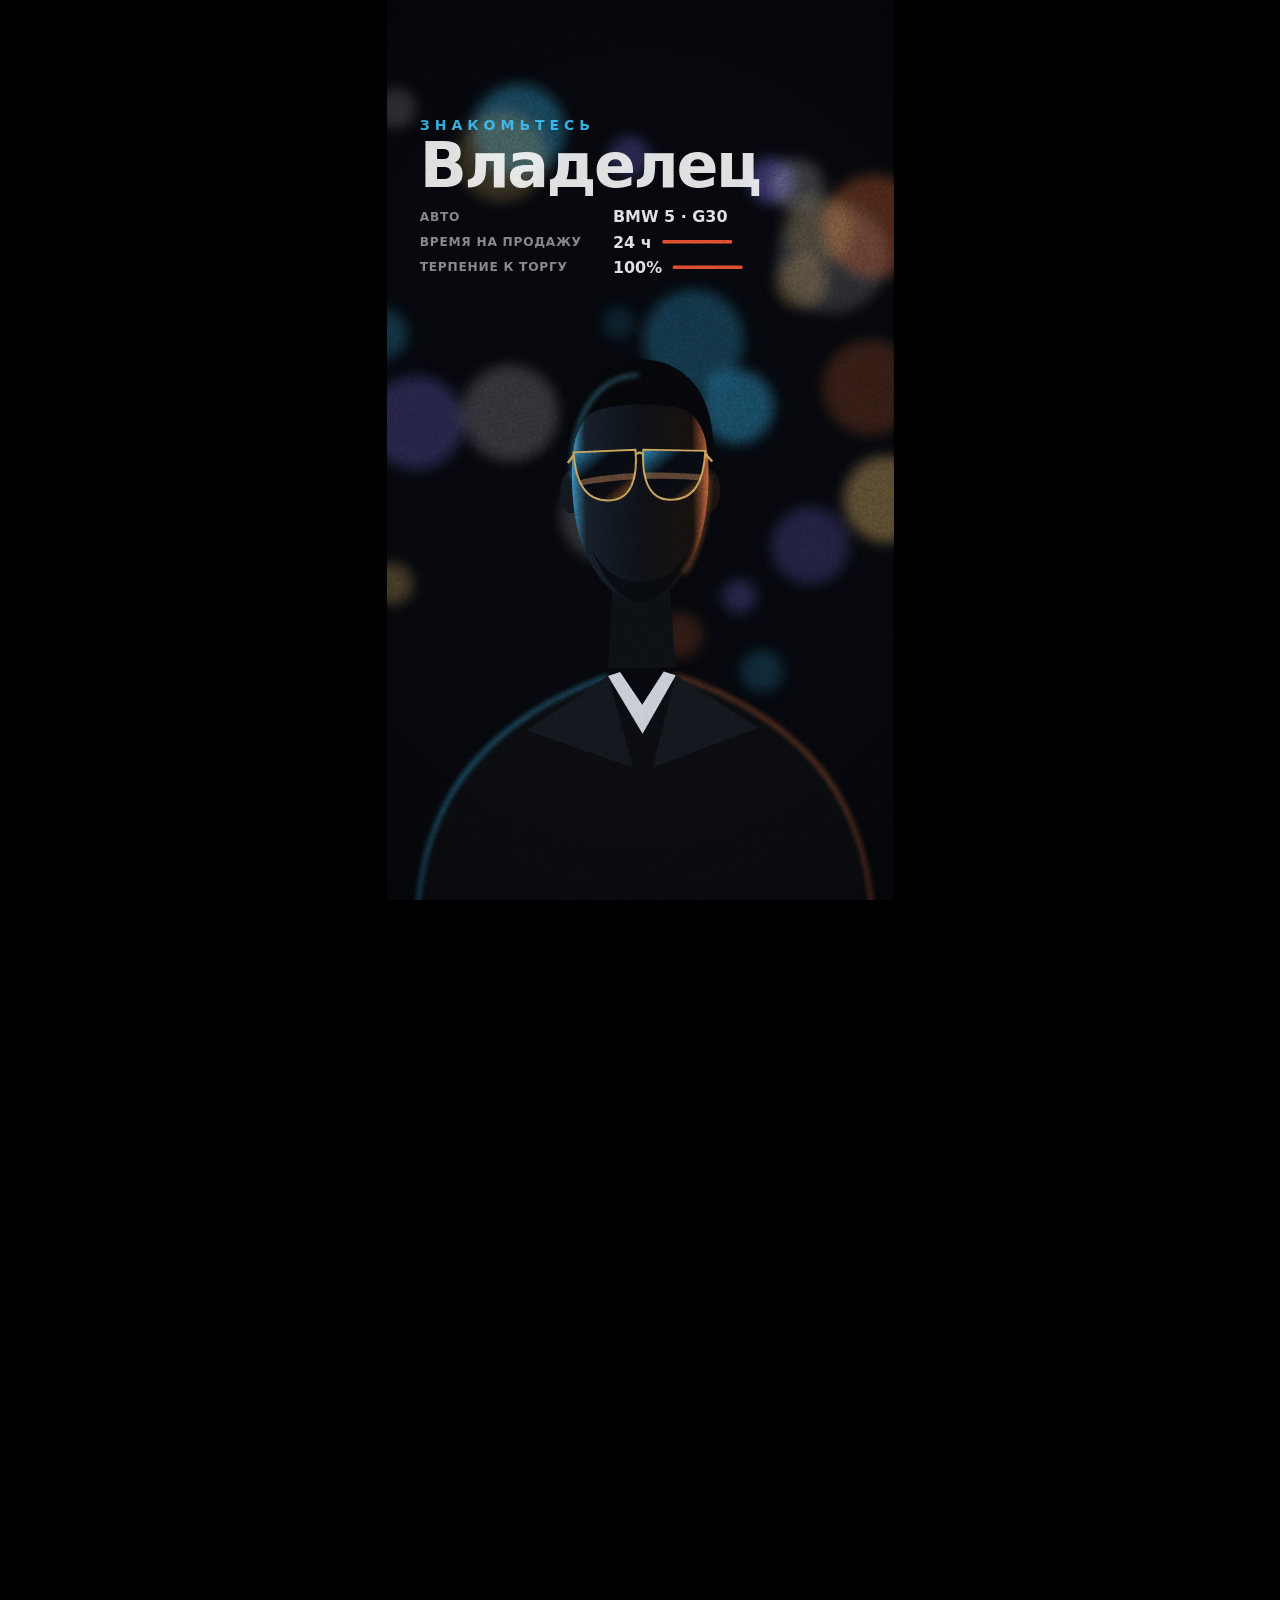
==== video/promo.html @ ca3eabcc "Add motion-graphics promo video source for car resale Reels Co-Authored-By: Claude Opus 5.5 <noreply" ====
<!doctype html>
<html lang="ru">
<head>
<meta charset="utf-8">
<meta name="viewport" content="width=1080">
<title>Авто-промо G30</title>
<style>
  html,body{margin:0;padding:0;background:#000;overflow:hidden}
  #stage{position:relative;width:1080px;height:1920px;overflow:hidden;background:#05070b;
    font-family:"Inter Display","Inter",system-ui,sans-serif;color:#fff;transform-origin:0 0}
  #svg{position:absolute;inset:0;width:1080px;height:1920px;display:block}
  .layer{position:absolute;inset:0;pointer-events:none}
  .cap{position:absolute;left:60px;width:960px;text-align:center;line-height:1.08;letter-spacing:-.02em;
    text-shadow:0 6px 40px rgba(0,0,0,.75),0 2px 6px rgba(0,0,0,.6)}
  .cap .w{display:inline-block;white-space:pre;will-change:transform,opacity,filter}
  .cap .a{color:#3ec5ff}
  .kick{font-size:34px;font-weight:600;letter-spacing:.32em;text-transform:uppercase;color:rgba(255,255,255,.78)}
  .mid{font-size:62px;font-weight:800}
  .big{font-size:96px;font-weight:900}
  .huge{font-size:220px;font-weight:900;letter-spacing:-.05em}
  #flash{background:#fff;opacity:0}
  #dark{background:#000;opacity:0}
  #leak{opacity:0;background:radial-gradient(60% 40% at 85% 20%,rgba(255,120,40,.55),transparent 70%),radial-gradient(50% 35% at 10% 85%,rgba(62,197,255,.35),transparent 70%);mix-blend-mode:screen}
  #vig{background:radial-gradient(120% 80% at 50% 50%,transparent 55%,rgba(0,0,0,.65) 100%)}
  #grain{width:1080px;height:1920px;opacity:.085;mix-blend-mode:overlay;image-rendering:pixelated}
  /* owner card */
  #ownerCard{position:absolute;left:80px;top:250px;width:920px;opacity:0}
  #ownerCard .tag{font-size:30px;letter-spacing:.35em;font-weight:600;color:#3ec5ff}
  #ownerCard h1{margin:6px 0 26px;font-size:132px;font-weight:900;letter-spacing:-.04em;line-height:.95}
  #ownerCard .row{display:flex;align-items:center;gap:22px;margin:14px 0;font-size:34px;font-weight:600}
  #ownerCard .row .k{width:390px;color:rgba(255,255,255,.6);letter-spacing:.06em;text-transform:uppercase;font-size:26px}
  #ownerCard .row .v{font-weight:800}
  #ownerCard .bar{width:150px;height:8px;border-radius:4px;background:rgba(255,255,255,.15);overflow:hidden}
  #ownerCard .bar i{display:block;height:100%;background:#ff5a36;width:100%}
  /* eta card */
  #eta{position:absolute;left:80px;top:220px;width:920px;height:170px;border-radius:40px;background:rgba(18,22,30,.88);
    border:2px solid rgba(255,255,255,.08);display:flex;align-items:center;gap:30px;padding:0 40px;box-sizing:border-box;opacity:0;
    box-shadow:0 30px 80px rgba(0,0,0,.5)}
  #eta .av{width:96px;height:96px;border-radius:50%;background:linear-gradient(135deg,#ffb36b,#ff5a36);flex:none}
  #eta .t1{font-size:30px;color:rgba(255,255,255,.6);font-weight:600}
  #eta .t2{font-size:56px;font-weight:900;letter-spacing:-.02em}
  #eta .min{margin-left:auto;font-size:84px;font-weight:900;color:#3ec5ff;font-variant-numeric:tabular-nums}
  /* end */
  #end{position:absolute;inset:0;opacity:0}
  .step{position:absolute;left:110px;display:flex;align-items:baseline;gap:34px;font-weight:900}
  .step .n{font-size:44px;color:#3ec5ff;font-weight:700;letter-spacing:.05em}
  .step .s{font-size:132px;letter-spacing:-.045em}
  .fin{position:absolute;left:0;width:1080px;text-align:center;font-weight:900;letter-spacing:-.035em}
  #pill{position:absolute;left:50%;top:1200px;transform:translateX(-50%);padding:26px 60px;border-radius:999px;background:#3ec5ff;color:#03131c;
    font-size:64px;font-weight:900;letter-spacing:-.02em;white-space:nowrap;box-shadow:0 20px 80px rgba(62,197,255,.45)}
  #dm{position:absolute;left:0;width:1080px;top:1360px;text-align:center;font-size:44px;font-weight:700;color:rgba(255,255,255,.85)}
  #hud{position:absolute;inset:0;opacity:0;font-family:"Inter",monospace;font-weight:600}
  #hud .rec{position:absolute;left:96px;top:150px;font-size:34px;letter-spacing:.12em;display:flex;align-items:center;gap:16px}
  #hud .rec i{width:24px;height:24px;border-radius:50%;background:#ff3b30;display:block}
  #hud .tc{position:absolute;right:96px;top:150px;font-size:34px;letter-spacing:.08em;font-variant-numeric:tabular-nums}
  #hud .info{position:absolute;left:0;width:1080px;top:1730px;text-align:center;font-size:28px;letter-spacing:.2em;color:rgba(255,255,255,.75)}
</style>
</head>
<body>
<div id="stage">
<svg id="svg" viewBox="0 0 1080 1920" xmlns="http://www.w3.org/2000/svg" xmlns:xlink="http://www.w3.org/1999/xlink">
<defs>
  <!-- paints -->
  <linearGradient id="carPaint" x1="0" y1="0" x2="0" y2="1">
    <stop offset="0" stop-color="#7d8ca3"/><stop offset=".16" stop-color="#344158"/>
    <stop offset=".42" stop-color="#121a28"/><stop offset=".52" stop-color="#25324a"/>
    <stop offset=".6" stop-color="#151d2c"/><stop offset=".85" stop-color="#0a0f18"/><stop offset="1" stop-color="#04070c"/>
  </linearGradient>
  <linearGradient id="glassG" x1="0" y1="0" x2="0" y2="1">
    <stop offset="0" stop-color="#26364f"/><stop offset=".55" stop-color="#0c131f"/><stop offset="1" stop-color="#05080d"/>
  </linearGradient>
  <linearGradient id="rimG" x1="0" y1="0" x2="1" y2="1">
    <stop offset="0" stop-color="#f2f5f8"/><stop offset=".45" stop-color="#8e98a4"/><stop offset=".7" stop-color="#d8dee4"/><stop offset="1" stop-color="#6c7580"/>
  </linearGradient>
  <linearGradient id="tailG" x1="0" y1="0" x2="1" y2="0">
    <stop offset="0" stop-color="#5a0000"/><stop offset=".5" stop-color="#d4141a"/><stop offset="1" stop-color="#ff3b3b"/>
  </linearGradient>
  <linearGradient id="sweepG" x1="0" y1="0" x2="1" y2="0">
    <stop offset="0" stop-color="#fff" stop-opacity="0"/><stop offset=".5" stop-color="#fff" stop-opacity=".55"/><stop offset="1" stop-color="#fff" stop-opacity="0"/>
  </linearGradient>
  <linearGradient id="fobG" x1="0" y1="0" x2="1" y2="1">
    <stop offset="0" stop-color="#3a414c"/><stop offset=".5" stop-color="#14171c"/><stop offset="1" stop-color="#07080a"/>
  </linearGradient>
  <linearGradient id="beamG" gradientUnits="userSpaceOnUse" x1="20" y1="0" x2="-900" y2="0">
    <stop offset="0" stop-color="#e6f4ff" stop-opacity=".55"/><stop offset="1" stop-color="#e6f4ff" stop-opacity="0"/>
  </linearGradient>
  <radialGradient id="headGlow"><stop offset="0" stop-color="#fff"/><stop offset=".25" stop-color="#d8f0ff" stop-opacity=".9"/><stop offset="1" stop-color="#9fd8ff" stop-opacity="0"/></radialGradient>
  <radialGradient id="redGlow"><stop offset="0" stop-color="#ff6b6b"/><stop offset=".3" stop-color="#ff1a1a" stop-opacity=".8"/><stop offset="1" stop-color="#ff0000" stop-opacity="0"/></radialGradient>
  <radialGradient id="shadowG"><stop offset="0" stop-color="#000" stop-opacity=".9"/><stop offset="1" stop-color="#000" stop-opacity="0"/></radialGradient>
  <radialGradient id="warmPool"><stop offset="0" stop-color="#ffc277" stop-opacity=".35"/><stop offset="1" stop-color="#ffc277" stop-opacity="0"/></radialGradient>
  <linearGradient id="coneG" x1="0" y1="0" x2="0" y2="1"><stop offset="0" stop-color="#ffc98a" stop-opacity=".32"/><stop offset="1" stop-color="#ffc98a" stop-opacity="0"/></linearGradient>
  <linearGradient id="skyG" x1="0" y1="0" x2="0" y2="1">
    <stop offset="0" stop-color="#03050c"/><stop offset=".45" stop-color="#0b1430"/><stop offset=".62" stop-color="#2a1d3d"/><stop offset=".7" stop-color="#4a2a3a"/>
  </linearGradient>
  <linearGradient id="roadG" x1="0" y1="0" x2="0" y2="1"><stop offset="0" stop-color="#14161b"/><stop offset="1" stop-color="#050608"/></linearGradient>
  <radialGradient id="wallG" cx=".5" cy=".55" r=".7"><stop offset="0" stop-color="#2b313b"/><stop offset=".6" stop-color="#11141a"/><stop offset="1" stop-color="#050608"/></radialGradient>
  <linearGradient id="floorG" x1="0" y1="0" x2="0" y2="1"><stop offset="0" stop-color="#1a1d23"/><stop offset="1" stop-color="#040506"/></linearGradient>
  <radialGradient id="spotG" cx=".5" cy=".4" r=".6"><stop offset="0" stop-color="#16324a"/><stop offset=".55" stop-color="#0a0f16"/><stop offset="1" stop-color="#030405"/></radialGradient>
  <linearGradient id="headShade" x1="0" y1="0" x2="1" y2="0">
    <stop offset="0" stop-color="#3a8db5"/><stop offset=".1" stop-color="#16202b"/><stop offset=".5" stop-color="#0e1117"/><stop offset=".88" stop-color="#17110e"/><stop offset="1" stop-color="#b8623a"/>
  </linearGradient>
  <linearGradient id="lensG" x1="0" y1="0" x2="1" y2="1">
    <stop offset="0" stop-color="#2f86b3"/><stop offset=".35" stop-color="#070b12"/><stop offset=".7" stop-color="#0b0d12"/><stop offset="1" stop-color="#c4682e"/>
  </linearGradient>
  <linearGradient id="fadeDown" x1="0" y1="0" x2="0" y2="1"><stop offset="0" stop-color="#fff"/><stop offset="1" stop-color="#fff" stop-opacity="0"/></linearGradient>
  <linearGradient id="billG" x1="0" y1="0" x2="1" y2="1"><stop offset="0" stop-color="#e9f1e2"/><stop offset="1" stop-color="#b9cdb0"/></linearGradient>

  <filter id="blur6" x="-50%" y="-50%" width="200%" height="200%"><feGaussianBlur stdDeviation="6"/></filter>
  <filter id="blur14" x="-50%" y="-50%" width="200%" height="200%"><feGaussianBlur stdDeviation="14"/></filter>
  <filter id="blur30" x="-50%" y="-50%" width="200%" height="200%"><feGaussianBlur stdDeviation="30"/></filter>
  <filter id="mblur" x="-60%" y="-20%" width="220%" height="140%"><feGaussianBlur id="mblurFE" stdDeviation="0 0"/></filter>
  <filter id="mblur2" x="-60%" y="-20%" width="220%" height="140%"><feGaussianBlur id="mblurFE2" stdDeviation="0 0"/></filter>

  <mask id="reflMask" maskUnits="userSpaceOnUse" x="-500" y="1290" width="2400" height="400">
    <rect x="-500" y="1290" width="2400" height="260" fill="url(#fadeDown)"/>
  </mask>
  <mask id="reflMask2" maskUnits="userSpaceOnUse" x="-500" y="1310" width="2400" height="400">
    <rect x="-500" y="1310" width="2400" height="300" fill="url(#fadeDown)"/>
  </mask>

  <!-- car geometry: local coords, length 900, ground y=272 -->
  <path id="bodyPath" d="M14,238 C6,220 6,200 10,186 C12,170 18,160 36,154 Q200,128 330,116 C380,90 430,48 472,30 C520,12 610,10 660,20 C720,40 765,80 800,102 L880,108 C893,110 898,118 899,130 L900,176 C900,200 898,226 890,238 L777,240 A72,72 0 1 0 647,240 L235,240 A72,72 0 1 0 105,240 L22,240 C18,240 16,240 14,238 Z"/>
  <clipPath id="bodyClip"><use href="#bodyPath"/></clipPath>
  <clipPath id="doorClip" clipPathUnits="userSpaceOnUse"><path d="M342,118 C380,90 420,58 470,34 L558,26 L560,240 L346,240 Z"/></clipPath>

  <g id="carBodyDef">
    <use href="#bodyPath" fill="url(#carPaint)"/>
    <g clip-path="url(#bodyClip)">
      <path d="M0,150 C300,128 600,120 900,122 L900,140 C600,138 300,146 0,170 Z" fill="#fff" opacity=".10"/>
      <path d="M0,200 C300,196 600,194 900,190 L900,272 L0,272Z" fill="#000" opacity=".35"/>
      <path d="M0,182 C300,174 600,170 900,168" stroke="#86a9cf" stroke-width="2" opacity=".35" fill="none"/>
      <rect id="sweepRect" x="-500" y="-40" width="170" height="340" fill="url(#sweepG)" transform="skewX(-22)"/>
    </g>
    <path d="M360,118 C410,80 440,56 480,42 C540,28 620,28 660,36 C700,48 740,80 762,104 L722,110 Z" fill="url(#glassG)"/>
    <path d="M382,112 C430,72 470,50 520,42 L566,38 L478,114 Z" fill="#fff" opacity=".07"/>
    <path d="M360,118 C410,80 440,56 480,42 C540,28 620,28 660,36 C700,48 740,80 762,104 L722,110 Z" fill="none" stroke="#b8c1cc" stroke-width="3" opacity=".8"/>
    <path d="M552,34 L566,34 L566,114 L552,115 Z" fill="#05070a"/>
    <path d="M700,50 L712,56 L716,108 L704,109 Z" fill="#05070a"/>
    <path d="M342,120 C340,170 342,210 346,238 M560,114 C562,160 562,200 560,238 M748,108 C752,130 760,150 772,170" stroke="#000" stroke-opacity=".6" stroke-width="2" fill="none"/>
    <rect x="468" y="146" width="44" height="7" rx="3.5" fill="#c9d1da" opacity=".65"/>
    <rect x="660" y="140" width="44" height="7" rx="3.5" fill="#c9d1da" opacity=".65"/>
    <path d="M36,158 C300,136 600,126 896,128" stroke="#a9bdd4" stroke-opacity=".45" stroke-width="2" fill="none"/>
    <path d="M252,170 L292,166 L290,172 L252,176Z" fill="#c9d1da" opacity=".55"/>
    <path d="M352,118 C356,100 388,96 398,108 L396,124 C380,126 360,126 352,118Z" fill="url(#carPaint)" stroke="#000" stroke-opacity=".5"/>
    <path d="M16,172 C34,160 72,153 118,150 L110,166 C76,168 44,174 22,182 Z" fill="#0c1118" stroke="#9aa6b3" stroke-width="1.5"/>
    <path d="M28,172 C50,164 80,160 108,157" stroke="#e4f6ff" stroke-width="3.5" stroke-linecap="round"/>
    <path d="M6,192 L20,184 L24,210 L10,216Z" fill="#05070a" stroke="#c9d1da" stroke-width="1.5"/>
    <path d="M16,220 L74,216 L70,232 L20,234Z" fill="#05070a"/>
    <path d="M856,114 L899,122 L899,150 L846,142 Z" fill="url(#tailG)"/>
    <path d="M862,124 L896,130" stroke="#ff9a9a" stroke-width="2"/>
    <path d="M235,232 L647,232 L647,240 L235,240Z" fill="#000" opacity=".5"/>
    <rect x="840" y="234" width="42" height="8" rx="4" fill="#9aa3ad"/>
  </g>

  <g id="wheelBack">
    <circle r="63" fill="#0a0a0c"/>
    <circle r="59" fill="none" stroke="#1f1f24" stroke-width="3"/>
    <circle r="46" fill="#12151a"/>
    <circle r="38" fill="#2b2f36"/>
    <circle r="30" fill="none" stroke="#3b4048" stroke-width="2" stroke-dasharray="3 5"/>
  </g>
  <path id="caliperDef" d="M16,-40 A43,43 0 0 1 41,-14 L30,-9 A32,32 0 0 0 12,-29 Z" fill="#1f5fff"/>
  <g id="spokesDef"></g>

  <!-- key fob -->
  <g id="fobDef">
    <circle cx="0" cy="-196" r="36" fill="none" stroke="url(#rimG)" stroke-width="9"/>
    <rect x="-20" y="-172" width="40" height="44" rx="12" fill="#1c2026"/>
    <rect x="-96" y="-140" width="192" height="292" rx="90" fill="url(#fobG)"/>
    <rect x="-96" y="-140" width="192" height="292" rx="90" fill="none" stroke="url(#rimG)" stroke-width="6"/>
    <path d="M-70,-108 C-40,-134 40,-134 70,-108 L60,-62 C20,-82 -20,-82 -60,-62 Z" fill="#fff" opacity=".13"/>
    <g fill="#14171b" stroke="#454c57" stroke-width="2">
      <circle cx="0" cy="-36" r="28"/><circle cx="0" cy="32" r="28"/><circle cx="0" cy="98" r="24"/>
    </g>
    <g fill="none" stroke="#d3dae2" stroke-width="3.5" stroke-linecap="round">
      <rect x="-10" y="-38" width="20" height="15" rx="3"/><path d="M-6,-38 v-6 a6,6 0 0 1 12,0 v6"/>
      <rect x="-10" y="30" width="20" height="15" rx="3"/><path d="M-6,30 v-6 a6,6 0 0 1 12,-2"/>
      <path d="M-13,104 h26 M-10,104 l4,-10 h12 l4,10"/>
    </g>
  </g>

  <!-- owner bust (silhouette with rim light + sunglasses) -->
  <g id="ownerBustDef">
    <path d="M70,1920 C80,1640 240,1490 470,1410 L540,1490 L610,1410 C840,1490 1000,1640 1010,1920 Z" fill="#0b0d11"/>
    <path d="M70,1920 C80,1640 240,1490 470,1410" fill="none" stroke="#3ec5ff" stroke-width="6" opacity=".55" filter="url(#blur6)"/>
    <path d="M610,1410 C840,1490 1000,1640 1010,1920" fill="none" stroke="#ff7a3d" stroke-width="6" opacity=".5" filter="url(#blur6)"/>
    <path d="M470,1410 L540,1530 L610,1410 L585,1402 L540,1470 L495,1402Z" fill="#c9ced6"/>
    <path d="M300,1520 L470,1410 L520,1600 Z M780,1520 L610,1410 L560,1600Z" fill="#14171d"/>
    <path d="M482,1215 L470,1395 L610,1395 L598,1215 Z" fill="#0d1015"/>
    <ellipse cx="398" cy="1030" rx="22" ry="44" fill="#121820"/>
    <ellipse cx="684" cy="1030" rx="22" ry="44" fill="#1a1411"/>
    <path d="M400,1000 C400,850 470,790 540,790 C615,790 685,850 682,1000 C680,1080 665,1150 630,1200 C600,1240 570,1258 540,1258 C505,1258 478,1240 450,1200 C415,1150 400,1080 400,1000 Z" fill="url(#headShade)"/>
    <path d="M440,1150 C470,1230 510,1258 540,1258 C570,1258 610,1230 642,1150 C620,1190 590,1215 540,1218 C490,1215 462,1190 440,1150Z" fill="#07090c" opacity=".7"/>
    <path d="M393,985 C378,860 450,758 545,758 C640,758 708,840 690,985 C682,925 664,878 640,866 C600,846 480,846 444,866 C420,880 402,925 393,985 Z" fill="#06070a"/>
    <path d="M400,1000 C400,850 470,790 540,790" fill="none" stroke="#5fd2ff" stroke-width="4" opacity=".7" filter="url(#blur6)"/>
    <path d="M682,1000 C680,1080 665,1150 630,1200" fill="none" stroke="#ff8a4d" stroke-width="5" opacity=".6" filter="url(#blur6)"/>
    <g id="glasses">
      <path d="M530,956 C536,948 544,948 550,956" stroke="#c9a45c" stroke-width="5" fill="none"/>
      <path d="M406,952 L392,970 M674,952 L690,970" stroke="#c9a45c" stroke-width="5"/>
      <path id="lensL" d="M404,948 L532,944 C536,1000 524,1048 476,1048 C428,1048 408,1012 404,948 Z" fill="url(#lensG)" stroke="#c9a45c" stroke-width="4"/>
      <path id="lensR" d="M548,944 L676,948 C672,1012 652,1048 604,1048 C556,1048 544,1000 548,944 Z" fill="url(#lensG)" stroke="#c9a45c" stroke-width="4"/>
      <clipPath id="lensClip"><path d="M404,948 L532,944 C536,1000 524,1048 476,1048 C428,1048 408,1012 404,948 Z M548,944 L676,948 C672,1012 652,1048 604,1048 C556,1048 544,1000 548,944 Z"/></clipPath>
      <g clip-path="url(#lensClip)">
        <path d="M400,1010 C460,990 600,985 690,1000 L690,1012 C600,998 460,1004 400,1022Z" fill="#ffb074" opacity=".35"/>
        <rect id="lensSweep" x="300" y="930" width="40" height="140" fill="#fff" opacity=".55" transform="skewX(-25)"/>
      </g>
    </g>
  </g>

  <!-- buyer bust (cap) -->
  <g id="buyerBustDef">
    <path d="M70,1920 C80,1640 240,1490 470,1410 L540,1470 L610,1410 C840,1490 1000,1640 1010,1920 Z" fill="#141017"/>
    <path d="M470,1410 C500,1440 580,1440 610,1410 L620,1440 C580,1470 500,1470 460,1440Z" fill="#2a2230"/>
    <path d="M482,1215 L470,1405 L610,1405 L598,1215 Z" fill="#100d10"/>
    <ellipse cx="398" cy="1040" rx="22" ry="44" fill="#1c1513"/>
    <ellipse cx="684" cy="1040" rx="22" ry="44" fill="#1c1513"/>
    <path d="M400,1010 C400,860 470,800 540,800 C615,800 685,860 682,1010 C680,1090 665,1160 630,1210 C600,1250 570,1265 540,1265 C505,1265 478,1250 450,1210 C415,1160 400,1090 400,1010 Z" fill="url(#headShade)"/>
    <path d="M430,1110 C440,1200 490,1265 540,1265 C590,1265 640,1200 652,1110 C630,1170 600,1200 540,1205 C480,1200 450,1170 430,1110Z" fill="#050506" opacity=".85"/>
    <path d="M392,960 C385,840 460,770 545,770 C635,770 700,840 692,960 Z" fill="#ff5a36"/>
    <path d="M392,960 L692,960 C700,975 620,985 540,985 C460,985 380,975 392,960Z" fill="#c23a1e"/>
    <path d="M520,960 C560,950 700,940 790,975 C760,990 650,992 600,985Z" fill="#d84426"/>
    <path d="M470,1060 L520,1056 M560,1056 L610,1060" stroke="#000" stroke-width="7" stroke-linecap="round" opacity=".7"/>
  </g>

  <!-- studio scene (used by camera + thumbnails + phone) -->
  <g id="studioScene">
    <rect x="-1200" y="-1200" width="3480" height="2510" fill="url(#wallG)"/>
    <rect x="-1200" y="1310" width="3480" height="1500" fill="url(#floorG)"/>
    <g id="lightTop" opacity="0">
      <rect x="140" y="540" width="800" height="30" rx="15" fill="#fff" filter="url(#blur30)" opacity=".9"/>
      <rect x="140" y="540" width="800" height="30" rx="15" fill="#fff"/>
      <ellipse cx="540" cy="1400" rx="520" ry="60" fill="#fff" opacity=".06" filter="url(#blur14)"/>
      <rect x="160" y="1560" width="760" height="10" rx="5" fill="#fff" opacity=".18" filter="url(#blur6)"/>
    </g>
    <g id="lightL" opacity="0">
      <rect x="40" y="640" width="26" height="560" rx="13" fill="#bfe6ff" filter="url(#blur30)"/>
      <rect x="40" y="640" width="26" height="560" rx="13" fill="#eaf7ff"/>
    </g>
    <g id="lightR" opacity="0">
      <rect x="1014" y="640" width="26" height="560" rx="13" fill="#ffd9b8" filter="url(#blur30)"/>
      <rect x="1014" y="640" width="26" height="560" rx="13" fill="#fff3e8"/>
    </g>
    <g mask="url(#reflMask2)" opacity=".28"><use href="#c2" transform="translate(0,2620) scale(1,-1)"/></g>
    <g id="c2" transform="translate(90,1038)"></g>
    <rect id="studioDark" x="-1200" y="-1200" width="3480" height="4000" fill="#000" opacity=".92"/>
  </g>
  <clipPath id="thumbClip" clipPathUnits="userSpaceOnUse"><rect x="0" y="0" width="1080" height="1350" rx="40"/></clipPath>
  <clipPath id="screenClip"><rect x="276" y="436" width="528" height="1108" rx="64"/></clipPath>
  <clipPath id="postClip"><rect x="276" y="600" width="528" height="660"/></clipPath>
  <clipPath id="avClipL"><circle cx="290" cy="800" r="170"/></clipPath>
  <clipPath id="avClipR"><circle cx="790" cy="800" r="170"/></clipPath>
</defs>

<!-- ================= SCENE: STREET ================= -->
<g id="sStreet">
  <g id="streetCam">
    <rect x="-1500" y="-600" width="4080" height="1840" fill="url(#skyG)"/>
    <ellipse cx="540" cy="1180" rx="1200" ry="200" fill="#ff7a3d" opacity=".12" filter="url(#blur30)"/>
    <g id="skyline"></g>
    <rect x="-1500" y="1180" width="4080" height="64" fill="#13151a"/>
    <rect x="-1500" y="1236" width="4080" height="8" fill="#2b2e36"/>
    <rect x="-1500" y="1244" width="4080" height="900" fill="url(#roadG)"/>
    <g id="lanes"></g>
    <g id="lamps"></g>
    <g id="skids"></g>
    <g mask="url(#reflMask)" opacity=".22" filter="url(#blur6)"><use href="#c1wrap" transform="translate(0,2580) scale(1,-1)"/></g>
    <g id="streaks"></g>
    <g id="c1wrap" filter="url(#mblur)"><g id="c1" transform="translate(90,1018)"></g></g>
    <g id="smoke" filter="url(#blur14)"></g>
    <g id="dust"></g>
  </g>
</g>

<!-- ================= SCENE: BUST ================= -->
<g id="sBust" display="none">
  <rect width="1080" height="1920" fill="#06080d"/>
  <g id="bokeh" filter="url(#blur14)"></g>
  <g id="bustCam"><use href="#ownerBustDef"/></g>
  <path id="glint" d="M0,-60 L8,-8 L60,0 L8,8 L0,60 L-8,8 L-60,0 L-8,-8Z" fill="#fff" opacity="0"/>
</g>

<!-- ================= SCENE: KEY ================= -->
<g id="sKey" display="none">
  <rect width="1080" height="1920" fill="url(#spotG)"/>
  <g id="keyDust"></g>
  <g id="keyGhosts"></g>
  <g id="fobWrap">
    <g id="tagG">
      <path d="M0,0 L0,70" stroke="#d6c9a8" stroke-width="4"/>
      <rect x="-130" y="70" width="260" height="150" rx="20" fill="#f3efe6"/>
      <circle cx="0" cy="92" r="9" fill="#06080d"/>
      <text x="0" y="148" text-anchor="middle" font-size="36" font-weight="900" fill="#0a0c10" font-family="Inter Display, Inter">ПРИНЯТ</text>
      <text x="0" y="186" text-anchor="middle" font-size="36" font-weight="900" fill="#0a0c10" font-family="Inter Display, Inter">В РАБОТУ</text>
      <text x="0" y="210" text-anchor="middle" font-size="18" font-weight="700" fill="#3ec5ff" font-family="Inter" letter-spacing="3">BMW 5 · G30</text>
    </g>
    <use id="fobUse" href="#fobDef"/>
  </g>
  <circle id="ring1" cx="540" cy="900" r="10" fill="none" stroke="#3ec5ff" stroke-width="6" opacity="0"/>
  <circle id="ring2" cx="540" cy="900" r="10" fill="none" stroke="#fff" stroke-width="3" opacity="0"/>
</g>

<!-- ================= SCENE: STUDIO ================= -->
<g id="sStudio" display="none">
  <g id="studioCam"><use href="#studioScene"/></g>
  <g id="vf" opacity="0" fill="none" stroke="#fff" stroke-width="5">
    <path d="M90,320 v-90 h90 M990,320 v-90 h-90 M90,1600 v90 h90 M990,1600 v90 h-90" opacity=".85"/>
    <path d="M520,960 h40 M540,940 v40" stroke-width="3" opacity=".7"/>
    <rect id="focus" x="0" y="0" width="200" height="200" stroke="#7CFF6B" stroke-width="4"/>
  </g>
  <g id="thumbs"></g>
</g>

<!-- ================= SCENE: PHONE ================= -->
<g id="sPhone" display="none">
  <rect width="1080" height="1920" fill="#07090e"/>
  <circle cx="540" cy="980" r="620" fill="#3ec5ff" opacity=".10" filter="url(#blur30)"/>
  <g id="phoneG">
    <rect x="256" y="416" width="568" height="1148" rx="84" fill="#0c0e12" stroke="#2c313a" stroke-width="6"/>
    <rect x="276" y="436" width="528" height="1108" rx="64" fill="#000"/>
    <g clip-path="url(#screenClip)">
      <rect x="276" y="436" width="528" height="1108" fill="#0a0a0a"/>
      <text x="320" y="488" font-size="22" font-weight="700" fill="#fff" font-family="Inter">21:47</text>
      <rect x="490" y="458" width="100" height="32" rx="16" fill="#000"/>
      <rect x="730" y="472" width="40" height="18" rx="5" fill="none" stroke="#fff" stroke-width="2"/><rect x="733" y="475" width="28" height="12" rx="3" fill="#fff"/>
      <circle cx="320" cy="560" r="26" fill="none" stroke="#ff5a36" stroke-width="4"/>
      <circle cx="320" cy="560" r="19" fill="#3ec5ff"/>
      <text x="360" y="568" font-size="24" font-weight="800" fill="#fff" font-family="Inter">ваш_ник</text>
      <text x="760" y="566" font-size="28" font-weight="900" fill="#fff" font-family="Inter">···</text>
      <g clip-path="url(#postClip)">
        <g id="postImg" transform="translate(276,600) scale(0.4889) translate(0,-495)"><use href="#studioScene"/></g>
      </g>
      <g id="heartG" transform="translate(316,1300)">
        <path id="heart" d="M0,8 C0,-6 -18,-14 -28,-2 C-38,-14 -56,-6 -56,8 C-56,24 -36,36 -28,44 C-20,36 0,24 0,8Z" transform="translate(28,-14)" fill="none" stroke="#fff" stroke-width="4"/>
      </g>
      <path d="M380,1290 a20,18 0 1 1 8,15 l-12,6 l4,-10" fill="none" stroke="#fff" stroke-width="4" transform="translate(4,0)"/>
      <path d="M440,1282 l40,14 l-40,16 l8,-16 z" fill="none" stroke="#fff" stroke-width="4" stroke-linejoin="round"/>
      <path d="M752,1280 h26 v40 l-13,-10 l-13,10 z" fill="none" stroke="#fff" stroke-width="4" stroke-linejoin="round"/>
      <text id="likes" x="300" y="1370" font-size="24" font-weight="800" fill="#fff" font-family="Inter">Нравится: 0</text>
      <text x="300" y="1408" font-size="22" fill="#fff" font-family="Inter"><tspan font-weight="800">ваш_ник</tspan> BMW 5 · G30. Без единой</text>
      <text x="300" y="1438" font-size="22" fill="#fff" font-family="Inter">царапины, все ТО у дилера.</text>
      <text id="cmts" x="300" y="1476" font-size="21" fill="#8a8f98" font-family="Inter">Смотреть все комментарии (0)</text>
    </g>
  </g>
  <g id="hearts"></g>
  <g id="dms"></g>
</g>

<!-- ================= SCENE: MAP ================= -->
<g id="sMap" display="none">
  <rect width="1080" height="1920" fill="#0a0d12"/>
  <g id="mapCam">
    <g id="mapBase"></g>
    <path id="route" d="M140,420 L300,470 C360,490 380,520 370,580 L340,760 C330,820 360,850 420,860 L640,900 C700,912 720,950 712,1010 L700,1180" fill="none" stroke="#3ec5ff" stroke-width="14" stroke-linecap="round" stroke-linejoin="round"/>
    <path id="routeGlow" d="M140,420 L300,470 C360,490 380,520 370,580 L340,760 C330,820 360,850 420,860 L640,900 C700,912 720,950 712,1010 L700,1180" fill="none" stroke="#3ec5ff" stroke-width="34" stroke-linecap="round" opacity=".35" filter="url(#blur14)"/>
    <circle cx="140" cy="420" r="22" fill="#ff5a36" stroke="#fff" stroke-width="5"/>
    <g id="pinRipples"></g>
    <g id="pin"><path d="M0,0 C-10,-30 -50,-56 -50,-96 a50,50 0 1 1 100,0 C50,-56 10,-30 0,0Z" fill="#3ec5ff"/><circle cx="0" cy="-96" r="20" fill="#03131c"/></g>
    <g id="mover"><circle r="34" fill="#ff5a36" opacity=".35" filter="url(#blur6)"/><circle r="18" fill="#fff"/><circle r="11" fill="#ff5a36"/></g>
  </g>
</g>

<!-- ================= SCENE: DEAL ================= -->
<g id="sDeal" display="none">
  <rect width="1080" height="1920" fill="#06080c"/>
  <ellipse cx="540" cy="820" rx="600" ry="420" fill="#16324a" opacity=".5" filter="url(#blur30)"/>
  <circle id="ringL" cx="290" cy="800" r="182" fill="none" stroke="#3ec5ff" stroke-width="6"/>
  <circle id="ringR" cx="790" cy="800" r="182" fill="none" stroke="#ff5a36" stroke-width="6"/>
  <g clip-path="url(#avClipL)"><rect x="100" y="610" width="380" height="380" fill="#0f2233"/><use href="#ownerBustDef" transform="translate(290,800) scale(.42) translate(-540,-1180)"/></g>
  <g clip-path="url(#avClipR)"><rect x="600" y="610" width="380" height="380" fill="#2a1410"/><use href="#buyerBustDef" transform="translate(790,800) scale(.42) translate(-540,-1180)"/></g>
  <text x="290" y="1050" text-anchor="middle" font-size="34" font-weight="800" letter-spacing="6" fill="#3ec5ff" font-family="Inter">ВЛАДЕЛЕЦ</text>
  <text x="790" y="1050" text-anchor="middle" font-size="34" font-weight="800" letter-spacing="6" fill="#ff7a52" font-family="Inter">ПОКУПАТЕЛЬ</text>
  <g id="bills"></g>
  <g id="dealFob"><use href="#fobDef" transform="scale(.36)"/></g>
  <g id="stamp" opacity="0">
    <rect x="-300" y="-95" width="600" height="190" rx="22" fill="none" stroke="#ff4d3d" stroke-width="12"/>
    <rect x="-280" y="-75" width="560" height="150" rx="12" fill="none" stroke="#ff4d3d" stroke-width="4"/>
    <text x="0" y="40" text-anchor="middle" font-size="120" font-weight="900" fill="#ff4d3d" font-family="Inter Display, Inter" letter-spacing="4">ПРОДАНО</text>
  </g>
  <g id="chip" opacity="0">
    <rect x="-150" y="-44" width="300" height="88" rx="44" fill="#3ec5ff"/>
    <text x="0" y="16" text-anchor="middle" font-size="44" font-weight="900" fill="#03131c" font-family="Inter Display, Inter">+ наш %</text>
  </g>
</g>

<!-- ================= SCENE: END ================= -->
<g id="sEnd" display="none">
  <rect width="1080" height="1920" fill="#030406"/>
  <circle id="blobA" cx="200" cy="500" r="420" fill="#3ec5ff" opacity=".16" filter="url(#blur30)"/>
  <circle id="blobB" cx="900" cy="1400" r="460" fill="#ff5a36" opacity=".12" filter="url(#blur30)"/>
  <g id="outline" transform="translate(180,330) scale(.8)" fill="none" stroke="#3ec5ff" stroke-width="4" stroke-linecap="round">
    <use id="outlineBody" href="#bodyPath"/>
    <circle id="olw1" cx="170" cy="209" r="58"/><circle id="olw2" cx="712" cy="209" r="58"/>
  </g>
</g>
</svg>

<div class="layer" id="caps"></div>

<div class="layer" id="ownerCard">
  <div class="tag">ЗНАКОМЬТЕСЬ</div>
  <h1>Владелец</h1>
  <div class="row"><span class="k">Авто</span><span class="v">BMW 5 · G30</span></div>
  <div class="row"><span class="k">Время на продажу</span><span class="v" id="oc1">24 ч</span><div class="bar"><i id="ob1"></i></div></div>
  <div class="row"><span class="k">Терпение к торгу</span><span class="v" id="oc2">100%</span><div class="bar"><i id="ob2"></i></div></div>
</div>

<div class="layer" id="eta"><div class="av"></div><div><div class="t1">Покупатель</div><div class="t2" id="etaT">уже в пути</div></div><div class="min" id="etaM">12 мин</div></div>

<div class="layer" id="hud"><div class="rec"><i id="recDot"></i>REC</div><div class="tc" id="tc">00:00:00:00</div><div class="info">ISO 100 · 1/250 · f/2.8 · RAW</div></div>

<div class="layer" id="end">
  <div class="step" id="st1" style="top:640px"><span class="n">01</span><span class="s">Привёз.</span></div>
  <div class="step" id="st2" style="top:820px"><span class="n">02</span><span class="s">Сняли.</span></div>
  <div class="step" id="st3" style="top:1000px"><span class="n">03</span><span class="s">Продали.</span></div>
  <div class="fin" id="f1" style="top:700px;font-size:110px">Отдаёшь ключ.</div>
  <div class="fin" id="f2" style="top:830px;font-size:110px;color:#3ec5ff">Получаешь деньги.</div>
  <div class="fin" id="f3" style="top:1000px;font-size:46px;font-weight:600;letter-spacing:0;color:rgba(255,255,255,.7)">Всё, что между, — наша работа.</div>
  <div id="pill">@ваш_ник</div>
  <div id="dm">Пиши в директ <span id="arr" style="display:inline-block">→</span></div>
</div>

<div class="layer" id="leak"></div>
<div class="layer" id="vig"></div>
<canvas class="layer" id="grain" width="360" height="640"></canvas>
<div class="layer" id="flash"></div>
<div class="layer" id="dark"></div>
</div>

<script>
const DUR = 44.5, FPS = 30;
const $ = id => document.getElementById(id);
const NS = 'http://www.w3.org/2000/svg';
const cl = (x, a = 0, b = 1) => Math.min(b, Math.max(a, x));
const P = (t, a, b) => cl((t - a) / (b - a));
const lerp = (a, b, k) => a + (b - a) * k;
const eOC = k => 1 - Math.pow(1 - k, 3);
const eIC = k => k * k * k;
const eIOC = k => k < .5 ? 4 * k * k * k : 1 - Math.pow(-2 * k + 2, 3) / 2;
const eOQ = k => 1 - Math.pow(1 - k, 5);
const eOB = k => { const c1 = 1.9, c3 = c1 + 1; return 1 + c3 * Math.pow(k - 1, 3) + c1 * Math.pow(k - 1, 2); };
function rng(s) { return () => (s = (s * 16807) % 2147483647, (s - 1) / 2147483646); }
function el(tag, attrs, parent) { const e = document.createElementNS(NS, tag); for (const k in attrs) e.setAttribute(k, attrs[k]); if (parent) parent.appendChild(e); return e; }
function A(e, attrs) { for (const k in attrs) e.setAttribute(k, attrs[k]); }
function vis(e, on) { e.setAttribute('display', on ? 'inline' : 'none'); }

/* ---------- build: spokes ---------- */
(() => {
  const g = $('spokesDef');
  for (let i = 0; i < 5; i++) for (const off of [-8, 8]) {
    el('path', { d: 'M-4,-10 L-3.5,-45 L3.5,-45 L4,-10 Z', fill: 'url(#rimG)', transform: `rotate(${i * 72 + off})` }, g);
  }
  el('circle', { r: 45, fill: 'none', stroke: 'url(#rimG)', 'stroke-width': 4 }, g);
  el('circle', { r: 10, fill: '#1a1d22', stroke: '#9aa3ad', 'stroke-width': 2 }, g);
})();

function carMarkup(id, door) {
  return `
  <ellipse cx="455" cy="272" rx="490" ry="22" fill="url(#shadowG)"/>
  <g id="${id}-beam" opacity="0"><path d="M24,158 L-900,40 L-900,330 L24,205 Z" fill="url(#beamG)"/></g>
  <circle cx="170" cy="209" r="70" fill="#020304"/><circle cx="712" cy="209" r="70" fill="#020304"/>
  <g transform="translate(170,209)"><use href="#wheelBack"/><use href="#caliperDef"/><g id="${id}-wf"><use href="#spokesDef"/></g></g>
  <g transform="translate(712,209)"><use href="#wheelBack"/><use href="#caliperDef"/><g id="${id}-wr"><use href="#spokesDef"/></g></g>
  <g id="${id}-pitch">
    <use href="#carBodyDef"/>
    ${door ? `
    <path id="${id}-cav" d="M342,118 C380,90 420,58 470,34 L558,26 L560,240 L346,240 Z" fill="#07090d" opacity="0"/>
    <g id="${id}-seat" opacity="0"><path d="M470,236 L470,150 C470,96 492,62 528,58 C548,58 556,80 552,110 L548,236Z" fill="#1d1a18"/><path d="M482,232 L482,152 C482,104 500,74 528,70" fill="none" stroke="#6b4a32" stroke-width="3" opacity=".7"/><rect x="380" y="150" width="70" height="10" rx="5" fill="#2a2f38"/></g>
    <g id="${id}-door"><g clip-path="url(#doorClip)"><use href="#carBodyDef"/></g></g>
    <g id="${id}-leg" opacity="0">
      <path d="M452,150 L500,150 L512,296 L462,298 Z" fill="#23262e"/><path d="M462,150 L472,298" stroke="#000" stroke-width="2" opacity=".4"/>
      <path d="M500,150 L512,296" stroke="#3ec5ff" stroke-width="3" opacity=".5"/>
      <path d="M512,290 C512,302 506,310 486,310 L420,310 C404,310 400,300 410,294 L460,284 Z" fill="#eef1f4"/>
      <path d="M402,306 L512,306" stroke="#9aa3ad" stroke-width="5"/>
    </g>` : ''}
    <g id="${id}-brake" opacity="0"><ellipse cx="878" cy="134" rx="70" ry="34" fill="url(#redGlow)"/></g>
    <g id="${id}-head" opacity="1"><ellipse cx="44" cy="164" rx="96" ry="40" fill="url(#headGlow)"/></g>
  </g>`;
}
$('c1').innerHTML = carMarkup('c1', true);
$('c2').innerHTML = carMarkup('c2', false);

/* ---------- build: street ---------- */
(() => {
  const r = rng(7), sky = $('skyline');
  for (let layer = 0; layer < 2; layer++) {
    let x = -1500;
    while (x < 2600) {
      const w = 60 + r() * 130, h = (layer ? 280 : 420) + r() * (layer ? 380 : 520);
      const y = 1180 - h;
      el('rect', { x, y, width: w, height: h, fill: layer ? '#0a0e19' : '#0e1426', opacity: layer ? 1 : .7 }, sky);
      if (layer) {
        for (let wy = y + 20; wy < 1160; wy += 26) for (let wx = x + 10; wx < x + w - 12; wx += 20) {
          if (r() < .16) el('rect', { x: wx, y: wy, width: 9, height: 13, fill: r() < .8 ? '#ffcf7a' : '#bfe6ff', opacity: .35 + r() * .5 }, sky);
        }
      }
      x += w + (layer ? 4 : 10);
    }
  }
  const lanes = $('lanes');
  for (let x = -1500; x < 2600; x += 180) el('rect', { x, y: 1262, width: 90, height: 6, fill: '#c9c2a8', opacity: .35 }, lanes);
  el('rect', { x: -1500, y: 1720, width: 4080, height: 8, fill: '#c9c2a8', opacity: .18 }, lanes);
  const lamps = $('lamps');
  for (const x of [-420, 150, 930, 1500]) {
    el('path', { d: `M${x + 60},560 L${x + 10},1240 L${x + 330},1240 L${x + 110},560Z`, fill: 'url(#coneG)' }, lamps);
    el('rect', { x: x - 6, y: 520, width: 12, height: 718, fill: '#16191f' }, lamps);
    el('path', { d: `M${x},530 C${x + 20},505 ${x + 60},505 ${x + 96},520`, stroke: '#16191f', 'stroke-width': 9, fill: 'none' }, lamps);
    el('rect', { x: x + 66, y: 516, width: 60, height: 14, rx: 6, fill: '#ffe2b0' }, lamps);
    el('ellipse', { cx: x + 96, cy: 524, rx: 70, ry: 30, fill: '#ffc277', opacity: .45, filter: 'url(#blur14)' }, lamps);
    el('ellipse', { cx: x + 150, cy: 1250, rx: 240, ry: 40, fill: 'url(#warmPool)' }, lamps);
  }
  const sk = $('skids');
  for (const i of [0, 1]) el('rect', { id: 'skid' + i, x: 0, y: 1284, width: 0, height: 12, rx: 6, fill: '#000', opacity: .6 }, sk);
  const st = $('streaks');
  const r2 = rng(19);
  for (let i = 0; i < 18; i++) el('rect', { 'data-dy': 1040 + r2() * 250, 'data-len': 200 + r2() * 600, 'data-off': r2() * 400, x: 0, y: 0, width: 0, height: 2 + r2() * 3, fill: '#cfe9ff', opacity: 0 }, st);
  const sm = $('smoke');
  for (let i = 0; i < 26; i++) el('circle', { r: 0, fill: '#c8ccd4', opacity: 0 }, sm);
  const du = $('dust');
  for (let i = 0; i < 10; i++) el('circle', { r: 0, fill: '#9aa0a8', opacity: 0 }, du);
})();

/* ---------- build: bokeh / key dust / thumbs / dms / map / bills ---------- */
(() => {
  const r = rng(3), b = $('bokeh');
  const cols = ['#3ec5ff', '#ff7a3d', '#ffcf7a', '#8a7dff', '#ffffff'];
  for (let i = 0; i < 26; i++) el('circle', { cx: r() * 1080, cy: 200 + r() * 1300, r: 30 + r() * 90, fill: cols[i % 5], opacity: .12 + r() * .25 }, b);
  const kd = $('keyDust');
  for (let i = 0; i < 40; i++) el('circle', { 'data-x': r() * 1080, 'data-y': r() * 1920, 'data-s': .3 + r(), r: 1.5 + r() * 3, fill: '#bfe6ff', opacity: .25 + r() * .4 }, kd);
  const kg = $('keyGhosts');
  for (let i = 0; i < 6; i++) el('use', { href: '#fobDef', opacity: 0 }, kg);
  const th = $('thumbs');
  for (let i = 0; i < 4; i++) {
    const g = el('g', { id: 'th' + i, opacity: 0 }, th);
    el('rect', { x: -14, y: -14, width: 1108, height: 1378, rx: 52, fill: '#f4f1ea' }, g);
    const c = el('g', { 'clip-path': 'url(#thumbClip)' }, g);
    el('g', { id: 'thc' + i }, c).appendChild(el('use', { href: '#studioScene' }));
  }
  const dms = $('dms');
  const msgs = [['Арсен', 'Ещё в продаже?'], ['Дина', 'Можно сегодня посмотреть?'], ['Тимур', 'Беру. Скиньте адрес']];
  const ac = ['#ff5a36', '#8a7dff', '#2ecc71'];
  msgs.forEach((m, i) => {
    const g = el('g', { id: 'dm' + i, opacity: 0 }, dms);
    el('rect', { x: 180, y: 0, width: 720, height: 128, rx: 34, fill: '#1c1f26', stroke: 'rgba(255,255,255,.08)', 'stroke-width': 2 }, g);
    el('circle', { cx: 250, cy: 64, r: 38, fill: ac[i] }, g);
    el('text', { x: 310, y: 52, 'font-size': 26, 'font-weight': 700, fill: 'rgba(255,255,255,.6)', 'font-family': 'Inter' }, g).textContent = m[0] + ' · сейчас';
    el('text', { x: 310, y: 94, 'font-size': 34, 'font-weight': 800, fill: '#fff', 'font-family': 'Inter' }, g).textContent = m[1];
  });
  const badge = el('g', { id: 'badge', opacity: 0 }, dms);
  el('rect', { x: -110, y: -40, width: 220, height: 80, rx: 40, fill: '#ff3b30' }, badge);
  el('text', { x: 0, y: 14, 'text-anchor': 'middle', 'font-size': 38, 'font-weight': 900, fill: '#fff', 'font-family': 'Inter' }, badge).textContent = '+46 в директ';
  A(badge, {});
  const hs = $('hearts');
  for (let i = 0; i < 14; i++) el('path', { d: 'M0,8 C0,-6 -18,-14 -28,-2 C-38,-14 -56,-6 -56,8 C-56,24 -36,36 -28,44 C-20,36 0,24 0,8Z', fill: i % 3 ? '#ff3b5c' : '#ff7a9a', opacity: 0 }, hs);
  // map
  const mb = $('mapBase');
  el('path', { d: 'M-200,1500 C200,1300 400,1350 600,1250 C800,1150 900,1000 1300,950 L1300,1100 C950,1150 850,1300 650,1400 C450,1500 250,1450 -200,1650Z', fill: '#0e1b2c' }, mb);
  const g2 = el('g', { transform: 'rotate(-8 540 960)' }, mb);
  for (let x = -400; x < 1600; x += 120) el('rect', { x, y: -300, width: x % 360 === 80 ? 18 : 8, height: 2600, fill: '#1a212c' }, g2);
  for (let y = -300; y < 2400; y += 140) el('rect', { x: -400, y, width: 2000, height: y % 420 === 120 ? 18 : 8, fill: '#1a212c' }, g2);
  const r3 = rng(11);
  for (let i = 0; i < 40; i++) el('rect', { x: -300 + Math.floor(r3() * 14) * 120 + 20, y: -200 + Math.floor(r3() * 18) * 140 + 22, width: 76, height: 92, rx: 8, fill: '#121820' }, g2);
  const bl = $('bills');
  for (let i = 0; i < 10; i++) {
    const g = el('g', { opacity: 0 }, bl);
    el('rect', { x: -100, y: -48, width: 200, height: 96, rx: 8, fill: 'url(#billG)', stroke: '#7d9a70', 'stroke-width': 2 }, g);
    el('rect', { x: -86, y: -36, width: 172, height: 72, rx: 5, fill: 'none', stroke: '#7d9a70', 'stroke-width': 2, opacity: .6 }, g);
    el('circle', { cx: 0, cy: 0, r: 22, fill: 'none', stroke: '#6b8a5e', 'stroke-width': 3 }, g);
  }
  for (let i = 0; i < 5; i++) el('circle', { r: 10, fill: 'none', stroke: '#3ec5ff', 'stroke-width': 4, opacity: 0 }, $('pinRipples'));
})();

/* ---------- captions ---------- */
const CAPS = [
  [0.25, 1.35, 300, 'kick', 'Пятница · 21:47'],
  [1.75, 3.2, 1430, 'big', 'Приехал *эффектно.*'],
  [2.25, 3.2, 1555, 'mid', 'Уехать хочет — *с деньгами.*'],
  [9.1, 10.55, 1360, 'big', 'Ключ — *у нас.*'],
  [9.5, 10.55, 1480, 'mid', 'А с ним — вся возня с продажей.'],
  [10.95, 12.1, 1480, 'huge', 'Свет.'],
  [12.45, 13.55, 1480, 'huge', 'Ракурс.'],
  [13.95, 14.95, 1480, 'huge', 'Детали.'],
  [15.4, 16.3, 1520, 'big', 'И ещё раз *детали.*'],
  [17.0, 19.1, 1470, 'mid', 'Не «фото с парковки».'],
  [17.4, 19.1, 1560, 'mid', 'Кадры, после которых *пишут в директ.*'],
  [22.9, 25.1, 200, 'big', 'Пост вышел —'],
  [23.3, 25.1, 310, 'big', '*директ проснулся.*'],
  [26.0, 28.9, 1420, 'mid', 'Едет не «посмотреть».'],
  [26.6, 28.9, 1520, 'big', '*Едет забирать.*'],
  [32.9, 34.95, 1370, 'mid', 'Деньги — владельцу.'],
  [33.3, 34.95, 1455, 'mid', 'Ключи — новому хозяину.'],
  [33.9, 34.95, 1590, 'mid', 'Нам — процент. *Всем — без нервов.*'],
  [35.9, 37.55, 1440, 'big', 'Следующая — *твоя?*'],
];
const capEls = CAPS.map(([t0, t1, y, cls, txt]) => {
  const d = document.createElement('div');
  d.className = 'cap ' + cls; d.style.top = y + 'px'; d.style.opacity = 0;
  let acc = false;
  txt.split(/(\*)/).forEach(part => {
    if (part === '*') { acc = !acc; return; }
    part.split(/(\s+)/).forEach(w => {
      if (!w) return;
      if (/^\s+$/.test(w)) { d.appendChild(document.createTextNode(' ')); return; }
      const s = document.createElement('span'); s.className = 'w' + (acc ? ' a' : ''); s.textContent = w; d.appendChild(s);
    });
  });
  $('caps').appendChild(d);
  return { t0, t1, cls, d, words: [...d.querySelectorAll('.w')] };
});
function renderCaps(t) {
  for (const c of capEls) {
    if (t < c.t0 - .01 || t > c.t1 + .01) { c.d.style.opacity = 0; continue; }
    c.d.style.opacity = 1;
    const out = P(t, c.t1 - .28, c.t1);
    c.words.forEach((w, i) => {
      if (c.cls === 'huge') {
        const k = P(t, c.t0, c.t0 + .32), e = eOC(k);
        w.style.transform = `scale(${lerp(1.7, 1, e) + (t - c.t0) * .04}) translateY(${-out * 60}px)`;
        w.style.opacity = e * (1 - out);
        w.style.filter = `blur(${(1 - e) * 18 + out * 10}px)`;
      } else {
        const k = P(t, c.t0 + i * .065, c.t0 + i * .065 + .45), e = eOC(k);
        w.style.transform = `translateY(${(1 - e) * 70 - out * 40}px) rotate(${(1 - e) * 5}deg)`;
        w.style.opacity = e * (1 - out);
        w.style.filter = `blur(${(1 - e) * 10 + out * 6}px)`;
      }
    });
  }
}

/* ---------- grain ---------- */
const gctx = $('grain').getContext('2d');
const gimg = gctx.createImageData(360, 640);
function renderGrain(frame) {
  const r = rng(1000 + (frame % 24) * 97), d = gimg.data;
  for (let i = 0; i < d.length; i += 4) { const v = r() * 255; d[i] = d[i + 1] = d[i + 2] = v; d[i + 3] = 255; }
  gctx.putImageData(gimg, 0, 0);
}

/* ---------- street car kinematics ---------- */
const STOP_X = 90, ARRIVE = 1.62;
function carX(t) {
  if (t < 30) {
    const u = cl(t / ARRIVE);
    return STOP_X + 2500 * Math.pow(1 - u, 2);
  }
  const u = P(t, 35.55, 37.0);
  return STOP_X - 2600 * Math.pow(u, 2.2);
}
function renderStreet(t) {
  const x = carX(t), v = (carX(t) - carX(t - 1 / FPS)) * FPS; // px/s
  const sp = Math.abs(v);
  // camera
  let k = 1, fx = 540, fy = 960, tx = 540, ty = 960;
  if (t > 3.0 && t < 6) { const z = eIOC(P(t, 3.1, 3.85)); k = 1 + 1.25 * z; fx = lerp(540, 540, z); fy = lerp(960, 1200, z); ty = lerp(960, 1020, z); }
  if (t > 35) { const z = 1 - eOC(P(t, 35.05, 35.6)); k = 1 + .15 * z; }
  let sx = 0, sy = 0;
  const shake = (a, b, amp) => { if (t > a && t < b) { const d = 1 - P(t, a, b); sx += Math.sin(t * 93) * amp * d; sy += Math.cos(t * 71) * amp * .7 * d; } };
  shake(1.6, 2.05, 16); shake(35.55, 36.2, 6); shake(4.18, 4.4, 5);
  A($('streetCam'), { transform: `translate(${tx + sx},${ty + sy}) scale(${k}) translate(${-fx},${-fy})` });
  // car
  let pitch = 0;
  if (t < 30) {
    if (t > 1.1 && t < ARRIVE) pitch = -2.4 * eOC(P(t, 1.1, ARRIVE));
    else if (t >= ARRIVE) { const a = t - ARRIVE; pitch = -2.4 * Math.cos(a * 11) * Math.exp(-a * 4.5); }
  } else if (t > 35.55) { const a = t - 35.55; pitch = 1.6 * Math.min(1, a * 4) * Math.exp(-a * 1.5); }
  A($('c1'), { transform: `translate(${x},1018)` });
  A($('c1-pitch'), { transform: `rotate(${pitch} 170 240)` });
  const rot = -(x / 63) * 180 / Math.PI;
  A($('c1-wf'), { transform: `rotate(${rot})` }); A($('c1-wr'), { transform: `rotate(${rot})` });
  A($('mblurFE'), { stdDeviation: `${Math.min(46, sp * .014)} 0` });
  A($('c1-beam'), { opacity: .9 });
  const braking = (t > 1.05 && t < 2.6) || (t > 35.05 && t < 35.5);
  A($('c1-brake'), { opacity: braking ? 1 : (t > 35.5 ? .65 : .35) });
  A($('c1-head'), { opacity: t > 35.2 && t < 35.45 ? (Math.sin((t - 35.2) * 50) > 0 ? 1.4 : .5) : 1 });
  // skids
  const xb = carX(1.08);
  [170, 712].forEach((wx, i) => {
    const s = $('skid' + i);
    if (t > 1.08 && t < 6) { const a = x + wx, b = xb + wx; A(s, { x: a, width: Math.max(0, b - a), opacity: .55 }); }
    else A(s, { width: 0 });
  });
  // streaks
  [...$('streaks').children].forEach(r => {
    const len = +r.dataset.len * cl(sp / 2500), y = +r.dataset.dy, off = +r.dataset.off;
    const dir = t < 30 ? 1 : 1;
    A(r, { x: x + 820 + off * dir, y, width: len, opacity: cl(sp / 2200) * .5 });
  });
  // smoke
  const rs = rng(5);
  [...$('smoke').children].forEach((c, i) => {
    const rr = rs(), rr2 = rs();
    let tb, wx;
    if (i < 20) { tb = 1.1 + i * .026; wx = i % 2 ? 712 : 170; }
    else { tb = 35.55 + (i - 20) * .05; wx = 712; }
    const a = t - tb;
    if (a < 0 || a > 3.2) { A(c, { opacity: 0 }); return; }
    const bx = carX(tb) + wx + rr * 40 - 20;
    A(c, { cx: bx + a * (50 + rr2 * 90), cy: 1275 - a * (40 + rr * 50), r: 26 + a * 120 * (0.6 + rr2 * .6), opacity: .5 * Math.exp(-a * 1.15) * Math.min(1, a * 10) });
  });
  // door / leg
  const op = eIOC(P(t, 3.5, 4.05)) * (t < 30 ? 1 : 0);
  A($('c1-door'), { transform: `translate(342,0) scale(${lerp(1, .14, op)},${lerp(1, 1.04, op)}) translate(-342,0)` });
  A($('c1-cav'), { opacity: op > 0 ? 1 : 0 }); A($('c1-seat'), { opacity: op });
  const lg = eOC(P(t, 3.85, 4.2));
  A($('c1-leg'), { opacity: t < 30 ? cl(lg * 3) : 0, transform: `translate(${(1 - lg) * 30},${(1 - lg) * -90})` });
  const r4 = rng(9);
  [...$('dust').children].forEach((c, i) => {
    const a = t - 4.18, ang = Math.PI + r4() * Math.PI, sp2 = 40 + r4() * 90;
    if (a < 0 || a > 1 || t > 30) { A(c, { opacity: 0 }); return; }
    A(c, { cx: STOP_X + 460 + Math.cos(ang) * sp2 * a * 2, cy: 1018 + 306 + Math.sin(ang) * sp2 * a, r: 3 + a * 10, opacity: .5 * (1 - a) });
  });
}

/* ---------- bust ---------- */
function renderBust(t) {
  const u = P(t, 4.65, 7.45);
  A($('bustCam'), { transform: `translate(540,1100) scale(${1.02 + u * .08}) rotate(${-1 + u * 2}) translate(-540,-1080)` });
  [...$('bokeh').children].forEach((c, i) => A(c, { transform: `translate(${Math.sin(t * .6 + i) * 20 - u * 60},0)` }));
  const g = P(t, 5.15, 5.75);
  A($('lensSweep'), { x: g > 0 && g < 1 ? lerp(300, 820, eIOC(g)) : 2000 });
  const gl = Math.sin(P(t, 5.25, 5.75) * Math.PI);
  A($('glint'), { opacity: gl, transform: `translate(${lerp(470, 640, P(t, 5.25, 5.75))},${975}) scale(${.2 + gl * .55}) rotate(${t * 90})` });
  const card = $('ownerCard');
  const ci = eOC(P(t, 4.9, 5.4)), co = P(t, 7.15, 7.45);
  card.style.opacity = (t > 4.6 && t < 7.5) ? ci * (1 - co) : 0;
  card.style.transform = `translateX(${(1 - ci) * -80}px)`;
  const d1 = eIOC(P(t, 5.6, 6.6)), d2 = eIOC(P(t, 6.0, 7.0));
  $('oc1').textContent = Math.round(24 * (1 - d1)) + ' ч'; $('ob1').style.width = (100 * (1 - d1)) + '%';
  $('oc2').textContent = Math.round(100 * (1 - d2)) + '%'; $('ob2').style.width = (100 * (1 - d2)) + '%';
}

/* ---------- key ---------- */
function fobPos(tt) {
  // bezier toss with slow-mo near apex
  const raw = P(tt, 7.55, 8.95);
  const u = raw < .5 ? .5 * Math.pow(raw * 2, .55) : .5 + .5 * eOC((raw - .5) * 2) ; // fast in, slow middle
  const p0 = [-260, 1500], p1 = [260, 300], p2 = [620, 900];
  const x = (1 - u) * (1 - u) * p0[0] + 2 * (1 - u) * u * p1[0] + u * u * p2[0];
  const y = (1 - u) * (1 - u) * p0[1] + 2 * (1 - u) * u * p1[1] + u * u * p2[1];
  const rot = (1 - eOC(raw)) * -560;
  const sc = lerp(.55, 1, eOC(raw));
  return [x, y, rot, sc];
}
function renderKey(t) {
  const [x, y, rot, sc] = fobPos(t);
  const land = t - 8.95;
  let bounce = land > 0 ? Math.sin(land * 14) * 18 * Math.exp(-land * 5) : 0;
  const settle = land > 0 ? 1 + .05 * Math.sin(land * 16) * Math.exp(-land * 6) : 1;
  A($('fobWrap'), { transform: `translate(${x},${y + bounce}) rotate(${rot}) scale(${sc * settle})` });
  const sw = land > 0 ? 52 * Math.cos(land * 6.5) * Math.exp(-land * 2.2) : 75;
  A($('tagG'), { transform: `translate(0,-196) rotate(${28 + sw})`, opacity: land > -.02 ? cl(land * 6 + .2) : 0 });
  [...$('keyGhosts').children].forEach((g, i) => {
    const [gx, gy, gr, gs] = fobPos(t - (i + 1) * .035);
    const on = t > 7.6 && t < 8.95;
    A(g, { transform: `translate(${gx},${gy}) rotate(${gr}) scale(${gs})`, opacity: on ? .22 * (1 - i / 6) : 0 });
  });
  [['ring1', 0, 380, 6], ['ring2', .06, 520, 3]].forEach(([id, dl, R, w]) => {
    const a = P(t, 8.95 + dl, 9.6 + dl);
    A($(id), { cx: 620, cy: 900, r: 20 + eOC(a) * R, opacity: a > 0 && a < 1 ? (1 - a) : 0, 'stroke-width': w * (1 - a) + .5 });
  });
  [...$('keyDust').children].forEach(c => {
    const s = +c.dataset.s;
    A(c, { cx: (+c.dataset.x + t * 20 * s) % 1080, cy: (+c.dataset.y - t * 40 * s + 3840) % 1920 });
  });
}

/* ---------- studio ---------- */
const CAM = { wide: [540, 1170, 1], head: [150, 1206, 2.7], wheel: [802, 1247, 3.1], tail: [960, 1176, 2.9] };
const SHOTS = [ // time, cam
  [10.6, [540, 1180, 1.18]], [12.05, CAM.wide], [12.3, CAM.wide], [12.75, CAM.head], [13.6, [175, 1200, 2.85]],
  [14.15, CAM.wheel], [15.0, [790, 1247, 3.25]], [15.55, CAM.tail], [16.3, [950, 1176, 3.0]], [17.0, [540, 1170, .95]], [19.3, [540, 1170, .9]],
];
function camAt(t) {
  if (t <= SHOTS[0][0]) return SHOTS[0][1];
  for (let i = 0; i < SHOTS.length - 1; i++) {
    const [t0, a] = SHOTS[i], [t1, b] = SHOTS[i + 1];
    if (t <= t1) { const k = eIOC(P(t, t0, t1)); return [lerp(a[0], b[0], k), lerp(a[1], b[1], k), lerp(a[2], b[2], k)]; }
  }
  return SHOTS[SHOTS.length - 1][1];
}
const camTf = c => `translate(540,960) scale(${c[2]}) translate(${-c[0]},${-c[1]})`;
const FLASHES = [12.15, 13.55, 15.0, 16.28];
const GRID = [[150, 470, -4], [570, 470, 3], [150, 950, 2.5], [570, 950, -3]];
function renderStudio(t) {
  const c = camAt(t);
  A($('studioCam'), { transform: camTf(c) });
  A($('lightL'), { opacity: t > 10.78 ? 1 : 0 }); A($('lightR'), { opacity: t > 11.0 ? 1 : 0 });
  A($('lightTop'), { opacity: t > 11.25 ? (t < 11.32 ? .4 : 1) : 0 });
  A($('studioDark'), { opacity: t < 10.78 ? .93 : t < 11.0 ? .6 : t < 11.25 ? .38 : .0 });
  A($('sweepRect'), { x: t > 11.3 && t < 12.6 ? lerp(-500, 1300, eIOC(P(t, 11.3, 12.4))) : (t > 16.9 && t < 18.5 ? lerp(-500, 1300, eIOC(P(t, 16.9, 18.3))) : -800) });
  const vfOn = t > 10.7 && t < 16.6;
  A($('vf'), { opacity: vfOn ? 1 : 0 });
  $('hud').style.opacity = vfOn ? 1 : 0;
  $('recDot').style.opacity = Math.floor(t * 2) % 2 ? .25 : 1;
  const fr = Math.floor((t - 10.6) * 25);
  $('tc').textContent = `00:00:${String(Math.floor(fr / 25) % 60).padStart(2, '0')}:${String(fr % 25).padStart(2, '0')}`;
  // focus box: contract before each flash
  let fsz = 220, fcol = '#7CFF6B';
  for (const f of FLASHES) { const a = P(t, f - .35, f); if (t > f - .35 && t < f + .25) { fsz = lerp(300, 170, eOC(a)); fcol = a >= 1 ? '#fff' : '#7CFF6B'; } }
  A($('focus'), { x: 540 - fsz / 2, y: 960 - fsz / 2, width: fsz, height: fsz, stroke: fcol });
  // thumbnails
  FLASHES.forEach((f, i) => {
    const g = $('th' + i);
    if (t < f) { A(g, { opacity: 0 }); return; }
    A($('thc' + i), { transform: `translate(0,-285) ${camTf(camAt(f))}` });
    // stage A: fly to strip; stage B: grid; stage C: collapse to phone
    const a = eOC(P(t, f, f + .45));
    const sx0 = 540 - 540 * .9, sy0 = 960 - 675 * .9; // full-size-ish start
    const strip = [110 + i * 220, 1620, .18, 0];
    const gpos = GRID[i];
    const b = eIOC(P(t, 16.55, 17.15));
    const cc = eIOC(P(t, 18.75, 19.25));
    let X = lerp(sx0, strip[0], a), Y = lerp(sy0, strip[1], a), S = lerp(.9, strip[2], a), R = lerp(0, (i % 2 ? 3 : -3), a);
    X = lerp(X, gpos[0], b); Y = lerp(Y, gpos[1], b); S = lerp(S, .333, b); R = lerp(R, gpos[2], b);
    X = lerp(X, 276, cc); Y = lerp(Y, 600, cc); S = lerp(S, .4889, cc); R = lerp(R, 0, cc);
    A(g, { opacity: (t < f + .02 ? 0 : 1) * (1 - (i > 0 ? cc : 0)), transform: `translate(${X},${Y}) rotate(${R}) scale(${S})` });
  });
}

/* ---------- phone ---------- */
function renderPhone(t) {
  const e = eOB(P(t, 19.25, 19.8));
  A($('phoneG'), { transform: `translate(540,990) scale(${lerp(.92, 1, e)}) rotate(${lerp(-3, 0, e) + Math.sin(t * .8) * .6}) translate(-540,-990)` });
  const lk = P(t, 20.0, 24.6);
  $('likes').textContent = 'Нравится: ' + Math.round(3412 * eOC(lk)).toLocaleString('ru-RU');
  $('cmts').textContent = `Смотреть все комментарии (${Math.round(128 * eOC(lk))})`;
  const hp = P(t, 20.0, 20.35);
  A($('heart'), { fill: t > 20 ? '#ff3b5c' : 'none', stroke: t > 20 ? '#ff3b5c' : '#fff' });
  A($('heartG'), { transform: `translate(316,1300) scale(${1 + Math.sin(hp * Math.PI) * .5})` });
  const rh = rng(21);
  [...$('hearts').children].forEach((h, i) => {
    const tb = 20.1 + i * .3, a = (t - tb) / 1.6, dx = (rh() - .5) * 200, sc = .6 + rh() * .6;
    if (a < 0 || a > 1) { A(h, { opacity: 0 }); return; }
    A(h, { opacity: Math.sin(a * Math.PI), transform: `translate(${350 + dx * a + Math.sin(a * 8 + i) * 20},${1290 - a * 700}) scale(${sc})` });
  });
  [20.6, 21.3, 22.0].forEach((tb, i) => {
    const g = $('dm' + i), a = eOB(P(t, tb, tb + .4));
    const push = [21.3, 22.0].filter(x => t > x && x > tb).length;
    const Y = lerp(300, 460, a) + i * 148;
    A(g, { opacity: cl((t - tb) * 5), transform: `translate(540,${Y + 64}) scale(${lerp(.8, 1, a)}) translate(-540,-64)` });
  });
  // keep transform origin simple: scale from left; good enough
  const bb = eOB(P(t, 22.6, 23.0));
  A($('badge'), { opacity: t > 22.6 ? 1 : 0, transform: `translate(780,920) scale(${bb})` });
}

/* ---------- map ---------- */
const routeEl = $('route'); let RL = 0;
function renderMap(t) {
  if (!RL) RL = routeEl.getTotalLength();
  const u = eIOC(P(t, 25.6, 27.6));
  A($('mapCam'), { transform: `translate(540,960) scale(${1.05 + P(t, 25.25, 29.05) * .12}) translate(-540,-900)` });
  A(routeEl, { 'stroke-dasharray': RL, 'stroke-dashoffset': RL * (1 - u) });
  A($('routeGlow'), { 'stroke-dasharray': RL, 'stroke-dashoffset': RL * (1 - u) });
  const p = routeEl.getPointAtLength(RL * u);
  A($('mover'), { transform: `translate(${p.x},${p.y})` });
  const pd = eOB(P(t, 25.4, 25.85));
  A($('pin'), { transform: `translate(700,1180) translate(0,${(1 - pd) * -200}) scale(${pd})`, opacity: t > 25.4 ? 1 : 0 });
  [...$('pinRipples').children].forEach((c, i) => {
    const a = P(t, 27.6 + i * .18, 28.6 + i * .18);
    A(c, { cx: 700, cy: 1180, r: 10 + a * 220, opacity: a > 0 && a < 1 ? 1 - a : 0 });
  });
  const eta = $('eta'), ei = eOC(P(t, 25.4, 25.8));
  eta.style.opacity = (t > 25.25 && t < 29.1) ? ei * (1 - P(t, 28.8, 29.05)) : 0;
  eta.style.transform = `translateY(${(1 - ei) * -40}px)`;
  const mins = Math.max(0, Math.round(12 * (1 - u)));
  $('etaM').textContent = u >= 1 ? '✓' : mins + ' мин';
  $('etaT').textContent = u >= 1 ? 'на месте' : 'уже в пути';
}

/* ---------- deal ---------- */
function arc(a, b, k, h) { return [lerp(a[0], b[0], k), lerp(a[1], b[1], k) - Math.sin(k * Math.PI) * h]; }
function renderDeal(t) {
  [...$('bills').children].forEach((g, i) => {
    const tb = 29.5 + i * .12, k = P(t, tb, tb + .6);
    if (t < tb || k >= 1) { A(g, { opacity: 0 }); return; }
    const e = eIOC(k), [x, y] = arc([790, 820], [290, 820], e, 300 + (i % 3) * 40);
    A(g, { opacity: 1, transform: `translate(${x},${y}) rotate(${-20 + k * 40 + i * 7}) scale(${.7},${.7 * Math.cos(k * Math.PI * 2 + i)})` });
  });
  const pulseL = Math.max(...[0, 1, 2, 3, 4, 5, 6, 7, 8, 9].map(i => { const a = t - (30.1 + i * .12); return a > 0 && a < .3 ? 1 - a / .3 : 0; }));
  A($('ringL'), { 'stroke-width': 6 + pulseL * 8, r: 182 + pulseL * 10 });
  const kk = P(t, 31.0, 31.8), ke = eIOC(kk);
  const [fx, fy] = arc([290, 820], [790, 820], ke, 340);
  A($('dealFob'), { opacity: t > 30.95 && t < 32.0 ? 1 : 0, transform: `translate(${fx},${fy}) rotate(${(1 - ke) * 540})` });
  const pr = t > 31.8 && t < 32.2 ? 1 - (t - 31.8) / .4 : 0;
  A($('ringR'), { 'stroke-width': 6 + pr * 10, r: 182 + pr * 12 });
  const s = P(t, 32.1, 32.32), se = eIC(s);
  const sh = t > 32.32 && t < 32.7 ? Math.sin(t * 120) * 8 * (1 - P(t, 32.32, 32.7)) : 0;
  A($('stamp'), { opacity: t > 32.1 ? 1 : 0, transform: `translate(${540 + sh},${1200}) rotate(-9) scale(${lerp(2.6, 1, se)})` });
  const ch = eOB(P(t, 32.7, 33.1));
  A($('chip'), { opacity: t > 32.7 ? .0 : 0, transform: `translate(540,1640) scale(${ch})` });
}

/* ---------- end ---------- */
let OL = 0;
function renderEnd(t) {
  if (!OL) OL = $('bodyPath').getTotalLength();
  $('end').style.opacity = t > 37.65 ? 1 : 0;
  A($('blobA'), { cx: 200 + Math.sin(t * .7) * 80, cy: 500 + Math.cos(t * .5) * 60 });
  A($('blobB'), { cx: 900 + Math.cos(t * .6) * 80, cy: 1400 + Math.sin(t * .4) * 60 });
  [['st1', 37.8], ['st2', 38.2], ['st3', 38.6]].forEach(([id, tb]) => {
    const e = eOC(P(t, tb, tb + .5)), o = eIC(P(t, 39.9, 40.25));
    const n = $(id);
    n.style.opacity = e * (1 - o);
    n.style.transform = `translateX(${(1 - e) * -120 + o * 160}px)`;
    n.style.filter = `blur(${(1 - e) * 10 + o * 12}px)`;
  });
  [['f1', 40.25], ['f2', 40.65], ['f3', 41.2]].forEach(([id, tb]) => {
    const e = eOC(P(t, tb, tb + .55)), n = $(id);
    n.style.opacity = e; n.style.transform = `translateY(${(1 - e) * 50}px)`; n.style.filter = `blur(${(1 - e) * 10}px)`;
  });
  const d = eIOC(P(t, 40.0, 41.6));
  A($('outlineBody'), { 'stroke-dasharray': OL, 'stroke-dashoffset': OL * (1 - d) });
  const wl = 2 * Math.PI * 58;
  ['olw1', 'olw2'].forEach(id => A($(id), { 'stroke-dasharray': wl, 'stroke-dashoffset': wl * (1 - eIOC(P(t, 40.8, 41.6))) }));
  A($('outline'), { opacity: t > 39.95 ? 1 : 0 });
  const pe = eOB(P(t, 41.8, 42.2));
  $('pill').style.opacity = P(t, 41.8, 41.95);
  $('pill').style.transform = `translateX(-50%) scale(${pe})`;
  const dm = eOC(P(t, 42.2, 42.6));
  $('dm').style.opacity = dm; $('dm').style.transform = `translateY(${(1 - dm) * 30}px)`;
  $('arr').style.transform = `translateX(${Math.max(0, Math.sin((t - 42.6) * 6)) * 14}px)`;
}

/* ---------- master ---------- */
const SC = [
  ['sStreet', 0, 4.65], ['sBust', 4.65, 7.45], ['sKey', 7.45, 10.65], ['sStudio', 10.65, 19.25],
  ['sPhone', 19.25, 25.25], ['sMap', 25.25, 29.05], ['sDeal', 29.05, 35.05], ['sStreet2', 35.05, 37.65], ['sEnd', 37.65, 99],
];
const CUTS = [4.65, 7.45, 10.65, 25.25, 29.05, 35.05, 37.65];
function render(t) {
  const on = n => SC.some(([id, a, b]) => id.startsWith(n) && t >= a && t < b);
  const street = on('sStreet');
  vis($('sStreet'), street); vis($('sBust'), on('sBust')); vis($('sKey'), on('sKey')); vis($('sStudio'), on('sStudio') || on('sPhone') && false);
  vis($('sPhone'), on('sPhone')); vis($('sMap'), on('sMap')); vis($('sDeal'), on('sDeal')); vis($('sEnd'), on('sEnd'));
  if (street) renderStreet(t);
  renderBust(t);
  if (on('sKey')) renderKey(t);
  renderStudio(t); // drives shared studioScene (also used by phone)
  if (on('sPhone')) renderPhone(t);
  renderMap(t);
  if (on('sDeal')) renderDeal(t);
  renderEnd(t);
  renderCaps(t);
  // transitions
  let fl = 0, dk = 0, lk = 0, bl = 0;
  for (const c of CUTS) { const a = t - c; if (a > -0.06 && a < .3) { fl = Math.max(fl, a < 0 ? (a + .06) / .06 * .8 : .8 * Math.exp(-a * 14)); lk = Math.max(lk, a < 0 ? 1 : Math.exp(-a * 5)); bl = Math.max(bl, a < 0 ? 12 : 12 * Math.exp(-a * 18)); } }
  for (const f of FLASHES) { const a = t - f; if (a >= 0 && a < .25) fl = Math.max(fl, Math.exp(-a * 18)); }
  { const a = t - 32.1 - .22; if (a >= 0 && a < .2) fl = Math.max(fl, .5 * Math.exp(-a * 20)); }
  { const a = t - 19.25; if (a > -.1 && a < .2) lk = Math.max(lk, 1 - Math.abs(a) * 5); }
  dk = Math.max(1 - P(t, 0, .35), P(t, 44.1, 44.5));
  $('flash').style.opacity = fl; $('dark').style.opacity = dk; $('leak').style.opacity = lk * .9;
  $('svg').style.filter = bl > .3 ? `blur(${bl}px)` : 'none';
  renderGrain(Math.round(t * FPS));
}
window.render = render; window.DUR = DUR; window.FPS = FPS;

/* ---------- preview mode ---------- */
function fit() { const s = Math.min(innerWidth / 1080, innerHeight / 1920); const st = $('stage'); st.style.transform = `scale(${s})`; st.style.marginLeft = ((innerWidth - 1080 * s) / 2) + 'px'; }
if (!/render/.test(location.search)) {
  addEventListener('resize', fit); fit();
  const t0 = performance.now();
  (function loop() { render(((performance.now() - t0) / 1000) % DUR); requestAnimationFrame(loop); })();
} else render(0);
</script>
</body>
</html>
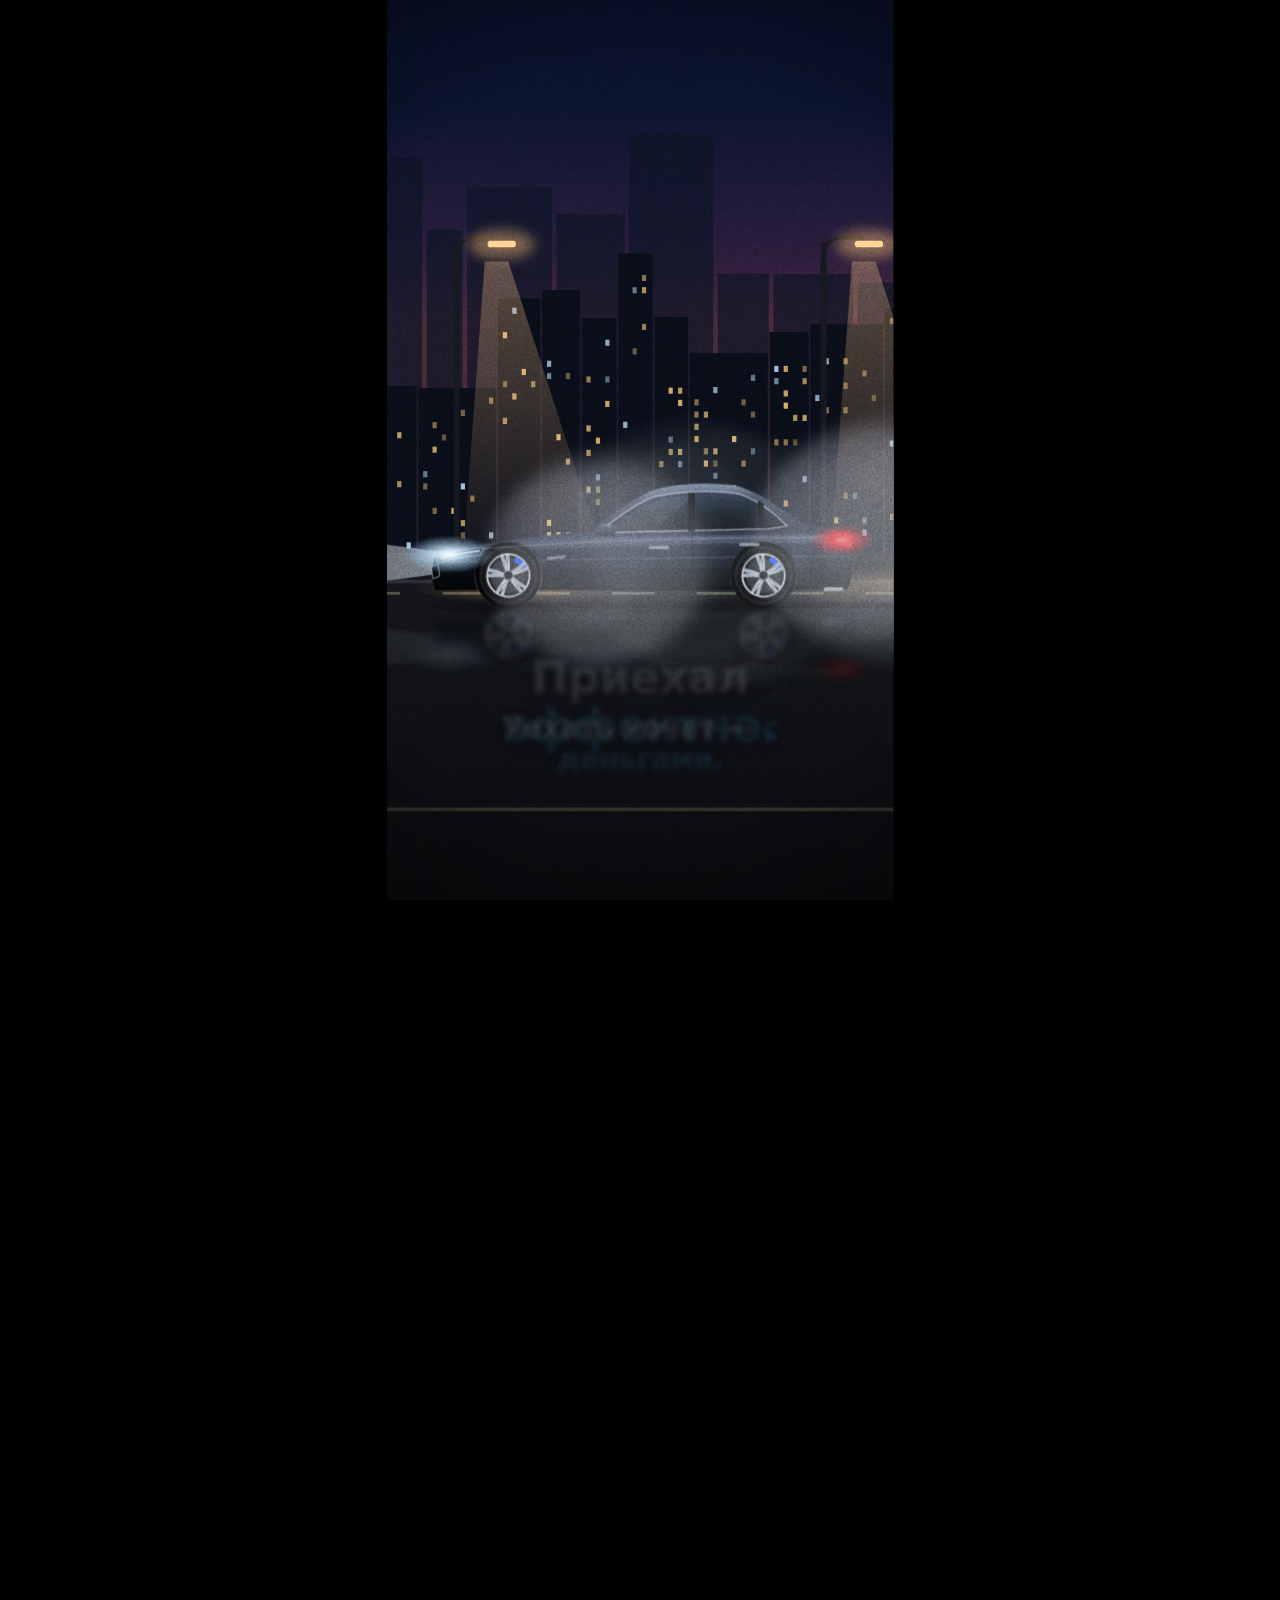
==== commit 4d09b427: "Promo v2: slower text holds, FK AUTO logo ending, phonk soundtrack Co-Authored-By: Claude Opus 5.5 <" ====
--- a/video/promo.html
+++ b/video/promo.html
@@ -46,9 +46,14 @@
   .step .n{font-size:44px;color:#3ec5ff;font-weight:700;letter-spacing:.05em}
   .step .s{font-size:132px;letter-spacing:-.045em}
   .fin{position:absolute;left:0;width:1080px;text-align:center;font-weight:900;letter-spacing:-.035em}
-  #pill{position:absolute;left:50%;top:1200px;transform:translateX(-50%);padding:26px 60px;border-radius:999px;background:#3ec5ff;color:#03131c;
+  #wm{position:absolute;left:0;width:1080px;top:1050px;text-align:center;font-size:150px;font-weight:900;letter-spacing:-.02em;line-height:1}
+  #wm .l{display:inline-block;white-space:pre}
+  #wm .a{color:#3ec5ff;letter-spacing:.12em}
+  #wmLine{position:absolute;left:240px;width:600px;top:1235px;height:4px;border-radius:2px;background:linear-gradient(90deg,transparent,#3ec5ff,transparent)}
+  #tagline{position:absolute;left:40px;width:1000px;top:1275px;text-align:center;font-size:36px;font-weight:600;color:rgba(255,255,255,.78)}
+  #tagline b{color:#3ec5ff;font-weight:900}
+  #pill{position:absolute;left:50%;top:1420px;transform:translateX(-50%);padding:26px 60px;border-radius:999px;background:#3ec5ff;color:#03131c;
     font-size:64px;font-weight:900;letter-spacing:-.02em;white-space:nowrap;box-shadow:0 20px 80px rgba(62,197,255,.45)}
-  #dm{position:absolute;left:0;width:1080px;top:1360px;text-align:center;font-size:44px;font-weight:700;color:rgba(255,255,255,.85)}
   #hud{position:absolute;inset:0;opacity:0;font-family:"Inter",monospace;font-weight:600}
   #hud .rec{position:absolute;left:96px;top:150px;font-size:34px;letter-spacing:.12em;display:flex;align-items:center;gap:16px}
   #hud .rec i{width:24px;height:24px;border-radius:50%;background:#ff3b30;display:block}
@@ -247,6 +252,10 @@
   <clipPath id="thumbClip" clipPathUnits="userSpaceOnUse"><rect x="0" y="0" width="1080" height="1350" rx="40"/></clipPath>
   <clipPath id="screenClip"><rect x="276" y="436" width="528" height="1108" rx="64"/></clipPath>
   <clipPath id="postClip"><rect x="276" y="600" width="528" height="660"/></clipPath>
+  <clipPath id="fkClip"><text x="548" y="874" text-anchor="middle" font-size="212" font-weight="900" font-style="italic" font-family="Inter Display, Inter" letter-spacing="-10">FK</text></clipPath>
+  <linearGradient id="chromeG" x1="0" y1="0" x2="0" y2="1"><stop offset="0" stop-color="#ffffff"/><stop offset=".45" stop-color="#c9d3dd"/><stop offset=".5" stop-color="#55606c"/><stop offset=".72" stop-color="#e8eef3"/><stop offset="1" stop-color="#8f9ba7"/></linearGradient>
+  <linearGradient id="trailB" x1="0" y1="0" x2="1" y2="0"><stop offset="0" stop-color="#3ec5ff" stop-opacity="0"/><stop offset=".85" stop-color="#bfe9ff"/><stop offset="1" stop-color="#fff"/></linearGradient>
+  <linearGradient id="trailR" x1="0" y1="0" x2="1" y2="0"><stop offset="0" stop-color="#ff3b3b" stop-opacity="0"/><stop offset=".85" stop-color="#ff6b6b"/><stop offset="1" stop-color="#ffd0d0"/></linearGradient>
   <clipPath id="avClipL"><circle cx="290" cy="800" r="170"/></clipPath>
   <clipPath id="avClipR"><circle cx="790" cy="800" r="170"/></clipPath>
 </defs>
@@ -324,7 +333,7 @@
       <rect x="730" y="472" width="40" height="18" rx="5" fill="none" stroke="#fff" stroke-width="2"/><rect x="733" y="475" width="28" height="12" rx="3" fill="#fff"/>
       <circle cx="320" cy="560" r="26" fill="none" stroke="#ff5a36" stroke-width="4"/>
       <circle cx="320" cy="560" r="19" fill="#3ec5ff"/>
-      <text x="360" y="568" font-size="24" font-weight="800" fill="#fff" font-family="Inter">ваш_ник</text>
+      <text x="360" y="568" font-size="24" font-weight="800" fill="#fff" font-family="Inter">FK AUTO</text>
       <text x="760" y="566" font-size="28" font-weight="900" fill="#fff" font-family="Inter">···</text>
       <g clip-path="url(#postClip)">
         <g id="postImg" transform="translate(276,600) scale(0.4889) translate(0,-495)"><use href="#studioScene"/></g>
@@ -336,7 +345,7 @@
       <path d="M440,1282 l40,14 l-40,16 l8,-16 z" fill="none" stroke="#fff" stroke-width="4" stroke-linejoin="round"/>
       <path d="M752,1280 h26 v40 l-13,-10 l-13,10 z" fill="none" stroke="#fff" stroke-width="4" stroke-linejoin="round"/>
       <text id="likes" x="300" y="1370" font-size="24" font-weight="800" fill="#fff" font-family="Inter">Нравится: 0</text>
-      <text x="300" y="1408" font-size="22" fill="#fff" font-family="Inter"><tspan font-weight="800">ваш_ник</tspan> BMW 5 · G30. Без единой</text>
+      <text x="300" y="1408" font-size="22" fill="#fff" font-family="Inter"><tspan font-weight="800">FK AUTO</tspan> BMW 5 · G30. Без единой</text>
       <text x="300" y="1438" font-size="22" fill="#fff" font-family="Inter">царапины, все ТО у дилера.</text>
       <text id="cmts" x="300" y="1476" font-size="21" fill="#8a8f98" font-family="Inter">Смотреть все комментарии (0)</text>
     </g>
@@ -391,6 +400,22 @@
     <use id="outlineBody" href="#bodyPath"/>
     <circle id="olw1" cx="170" cy="209" r="58"/><circle id="olw2" cx="712" cy="209" r="58"/>
   </g>
+  <rect id="trail1" x="0" y="788" width="1500" height="8" rx="4" fill="url(#trailB)" filter="url(#blur6)" opacity="0"/>
+  <rect id="trail2" x="0" y="818" width="1500" height="6" rx="3" fill="url(#trailR)" filter="url(#blur6)" opacity="0"/>
+  <circle id="eRing1" cx="540" cy="800" r="10" fill="none" stroke="#3ec5ff" stroke-width="8" opacity="0"/>
+  <circle id="eRing2" cx="540" cy="800" r="10" fill="none" stroke="#fff" stroke-width="3" opacity="0"/>
+  <g id="emblem" opacity="0">
+    <circle cx="540" cy="800" r="250" fill="#3ec5ff" opacity=".18" filter="url(#blur30)"/>
+    <circle cx="540" cy="800" r="200" fill="#07090d"/>
+    <circle cx="540" cy="800" r="194" fill="none" stroke="url(#chromeG)" stroke-width="12"/>
+    <circle id="embArc" cx="540" cy="800" r="166" fill="none" stroke="#3ec5ff" stroke-width="5" stroke-linecap="round" transform="rotate(-90 540 800)"/>
+    <g id="embTicks" stroke="#3ec5ff" stroke-width="5" stroke-linecap="round" opacity="0">
+      <path d="M352,770 h30 M342,800 h46 M352,830 h30"/>
+    </g>
+    <text x="548" y="874" text-anchor="middle" font-size="212" font-weight="900" font-style="italic" font-family="Inter Display, Inter" letter-spacing="-10" fill="url(#chromeG)" stroke="#0b0e13" stroke-width="2">FK</text>
+    <g clip-path="url(#fkClip)"><rect id="fkSweep" x="-300" y="600" width="90" height="400" fill="#fff" opacity=".85" transform="skewX(-20)"/></g>
+  </g>
+  <use id="endFob" href="#fobDef" opacity="0"/>
 </g>
 </svg>
 
@@ -415,8 +440,10 @@
   <div class="fin" id="f1" style="top:700px;font-size:110px">Отдаёшь ключ.</div>
   <div class="fin" id="f2" style="top:830px;font-size:110px;color:#3ec5ff">Получаешь деньги.</div>
   <div class="fin" id="f3" style="top:1000px;font-size:46px;font-weight:600;letter-spacing:0;color:rgba(255,255,255,.7)">Всё, что между, — наша работа.</div>
-  <div id="pill">@ваш_ник</div>
-  <div id="dm">Пиши в директ <span id="arr" style="display:inline-block">→</span></div>
+  <div id="wm"><span class="l">F</span><span class="l">K</span><span class="l sp"> </span><span class="l a">A</span><span class="l a">U</span><span class="l a">T</span><span class="l a">O</span></div>
+  <div id="wmLine"></div>
+  <div id="tagline"><b>F</b>ast <b>K</b>eys — ключи быстро находят нового хозяина</div>
+  <div id="pill">Пиши в директ <span id="arr" style="display:inline-block">→</span></div>
 </div>
 
 <div class="layer" id="leak"></div>
@@ -427,7 +454,24 @@
 </div>
 
 <script>
-const DUR = 44.5, FPS = 30;
+const DUR = 48.5, FPS = 30;
+/* Time warp: [internal start, internal end, speed]. Slows the moments where text is on screen
+   so viewers can read it. sound.py uses the same list. */
+const WARP = [[2.86, 2.91, .03], [6.95, 7.1, .08], [10.255, 10.27, .009], [11.55, 11.75, .2], [13.0, 13.25, .3],
+  [14.4, 14.65, .3], [15.92, 16.0, .1], [18.2, 18.75, .25], [22.4, 22.6, .2], [23.9, 24.6, .3], [28.0, 28.5, .3],
+  [34.35, 34.62, .12], [36.9, 37.22, .2], [39.3, 39.85, .35], [41.8, 42.3, .3]];
+function tOf(T) {
+  let ct = 0, cT = 0;
+  for (const [a, b, r] of WARP) {
+    if (T < cT + (a - ct)) return ct + (T - cT);
+    cT += a - ct; ct = a;
+    const d = (b - a) / r;
+    if (T < cT + d) return a + (T - cT) * r;
+    cT += d; ct = b;
+  }
+  return ct + (T - cT);
+}
+const OUT_DUR = (() => { let ex = 0; for (const [a, b, r] of WARP) ex += (b - a) / r - (b - a); return DUR + ex; })();
 const $ = id => document.getElementById(id);
 const NS = 'http://www.w3.org/2000/svg';
 const cl = (x, a = 0, b = 1) => Math.min(b, Math.max(a, x));
@@ -573,22 +617,22 @@
 const CAPS = [
   [0.25, 1.35, 300, 'kick', 'Пятница · 21:47'],
   [1.75, 3.2, 1430, 'big', 'Приехал *эффектно.*'],
-  [2.25, 3.2, 1555, 'mid', 'Уехать хочет — *с деньгами.*'],
+  [2.15, 3.2, 1555, 'mid', 'Уехать хочет — *с деньгами.*'],
   [9.1, 10.55, 1360, 'big', 'Ключ — *у нас.*'],
-  [9.5, 10.55, 1480, 'mid', 'А с ним — вся возня с продажей.'],
+  [9.35, 10.55, 1480, 'mid', 'А с ним — вся возня с продажей.'],
   [10.95, 12.1, 1480, 'huge', 'Свет.'],
   [12.45, 13.55, 1480, 'huge', 'Ракурс.'],
   [13.95, 14.95, 1480, 'huge', 'Детали.'],
-  [15.4, 16.3, 1520, 'big', 'И ещё раз *детали.*'],
+  [15.25, 16.3, 1520, 'big', 'И ещё раз *детали.*'],
   [17.0, 19.1, 1470, 'mid', 'Не «фото с парковки».'],
   [17.4, 19.1, 1560, 'mid', 'Кадры, после которых *пишут в директ.*'],
   [22.9, 25.1, 200, 'big', 'Пост вышел —'],
   [23.3, 25.1, 310, 'big', '*директ проснулся.*'],
   [26.0, 28.9, 1420, 'mid', 'Едет не «посмотреть».'],
   [26.6, 28.9, 1520, 'big', '*Едет забирать.*'],
-  [32.9, 34.95, 1370, 'mid', 'Деньги — владельцу.'],
-  [33.3, 34.95, 1455, 'mid', 'Ключи — новому хозяину.'],
-  [33.9, 34.95, 1590, 'mid', 'Нам — процент. *Всем — без нервов.*'],
+  [32.7, 34.95, 1370, 'mid', 'Деньги — владельцу.'],
+  [33.05, 34.95, 1455, 'mid', 'Ключи — новому хозяину.'],
+  [33.5, 34.95, 1590, 'mid', 'Нам — процент. *Всем — без нервов.*'],
   [35.9, 37.55, 1440, 'big', 'Следующая — *твоя?*'],
 ];
 const capEls = CAPS.map(([t0, t1, y, cls, txt]) => {
@@ -905,21 +949,47 @@
     n.style.transform = `translateX(${(1 - e) * -120 + o * 160}px)`;
     n.style.filter = `blur(${(1 - e) * 10 + o * 12}px)`;
   });
+  const fo = eIC(P(t, 42.35, 42.65));
   [['f1', 40.25], ['f2', 40.65], ['f3', 41.2]].forEach(([id, tb]) => {
     const e = eOC(P(t, tb, tb + .55)), n = $(id);
-    n.style.opacity = e; n.style.transform = `translateY(${(1 - e) * 50}px)`; n.style.filter = `blur(${(1 - e) * 10}px)`;
+    n.style.opacity = e * (1 - fo); n.style.transform = `translateY(${(1 - e) * 50 - fo * 120}px)`; n.style.filter = `blur(${(1 - e) * 10 + fo * 14}px)`;
   });
   const d = eIOC(P(t, 40.0, 41.6));
   A($('outlineBody'), { 'stroke-dasharray': OL, 'stroke-dashoffset': OL * (1 - d) });
   const wl = 2 * Math.PI * 58;
   ['olw1', 'olw2'].forEach(id => A($(id), { 'stroke-dasharray': wl, 'stroke-dashoffset': wl * (1 - eIOC(P(t, 40.8, 41.6))) }));
-  A($('outline'), { opacity: t > 39.95 ? 1 : 0 });
-  const pe = eOB(P(t, 41.8, 42.2));
-  $('pill').style.opacity = P(t, 41.8, 41.95);
+  A($('outline'), { opacity: t > 39.95 ? 1 - fo : 0, transform: `translate(${180 - fo * 900},330) scale(.8)` });
+  // key flies in, implodes into the emblem
+  const kf = eOC(P(t, 42.5, 43.15)), imp = eIC(P(t, 43.15, 43.25));
+  A($('endFob'), { opacity: t > 42.5 && t < 43.25 ? 1 : 0, transform: `translate(540,${lerp(2250, 800, kf)}) rotate(${(1 - kf) * 900}) scale(${lerp(.5, 1.05, kf) * (1 - imp)})` });
+  const LG = 43.25;
+  [['eRing1', 0, 520, 8], ['eRing2', .07, 700, 3]].forEach(([id, dl, Rr, w]) => {
+    const a = P(t, LG + dl, LG + dl + .8);
+    A($(id), { r: 20 + eOC(a) * Rr, opacity: a > 0 && a < 1 ? 1 - a : 0, 'stroke-width': w * (1 - a) + .5 });
+  });
+  const em = eOB(P(t, LG, LG + .5));
+  A($('emblem'), { opacity: t > LG ? 1 : 0, transform: `translate(540,800) scale(${em * (1 + .015 * Math.sin((t - LG) * 2))}) translate(-540,-800)` });
+  const arcL = 2 * Math.PI * 166;
+  A($('embArc'), { 'stroke-dasharray': arcL, 'stroke-dashoffset': arcL * (1 - eIOC(P(t, LG + .2, LG + 1.0))) });
+  A($('embTicks'), { opacity: P(t, LG + .7, LG + .9), transform: `translate(${(1 - eOC(P(t, LG + .7, LG + 1.0))) * -40},0)` });
+  const sw = (t - (LG + .9)) % 2.6;
+  A($('fkSweep'), { x: t > LG + .9 && sw < 1 ? lerp(250, 900, eIOC(sw)) : -400 });
+  [['trail1', 0, 1], ['trail2', .05, -1]].forEach(([id, dl, dir]) => {
+    const a = P(t, LG - .05 + dl, LG + .45 + dl);
+    A($(id), { opacity: a > 0 && a < 1 ? Math.sin(a * Math.PI) : 0, x: dir > 0 ? lerp(-1600, 1100, a) : lerp(1100, -1600, a), transform: dir < 0 ? 'scale(-1,1) translate(-1080,0)' : '' });
+  });
+  [...document.querySelectorAll('#wm .l')].forEach((n, i) => {
+    const e = eOC(P(t, LG + .45 + i * .07, LG + .95 + i * .07));
+    n.style.opacity = e; n.style.transform = `translateY(${(1 - e) * 80}px) scale(${lerp(1.3, 1, e)})`; n.style.filter = `blur(${(1 - e) * 12}px)`;
+  });
+  const ln = eIOC(P(t, LG + 1.0, LG + 1.5));
+  $('wmLine').style.opacity = ln; $('wmLine').style.transform = `scaleX(${ln})`;
+  const tg = eOC(P(t, LG + 1.3, LG + 1.8));
+  $('tagline').style.opacity = tg; $('tagline').style.transform = `translateY(${(1 - tg) * 30}px)`;
+  const pe = eOB(P(t, LG + 1.9, LG + 2.3));
+  $('pill').style.opacity = P(t, LG + 1.9, LG + 2.0);
   $('pill').style.transform = `translateX(-50%) scale(${pe})`;
-  const dm = eOC(P(t, 42.2, 42.6));
-  $('dm').style.opacity = dm; $('dm').style.transform = `translateY(${(1 - dm) * 30}px)`;
-  $('arr').style.transform = `translateX(${Math.max(0, Math.sin((t - 42.6) * 6)) * 14}px)`;
+  $('arr').style.transform = `translateX(${Math.max(0, Math.sin((t - LG - 2.3) * 6)) * 14}px)`;
 }
 
 /* ---------- master ---------- */
@@ -928,7 +998,8 @@
   ['sPhone', 19.25, 25.25], ['sMap', 25.25, 29.05], ['sDeal', 29.05, 35.05], ['sStreet2', 35.05, 37.65], ['sEnd', 37.65, 99],
 ];
 const CUTS = [4.65, 7.45, 10.65, 25.25, 29.05, 35.05, 37.65];
-function render(t) {
+function render(T) {
+  const t = tOf(T);
   const on = n => SC.some(([id, a, b]) => id.startsWith(n) && t >= a && t < b);
   const street = on('sStreet');
   vis($('sStreet'), street); vis($('sBust'), on('sBust')); vis($('sKey'), on('sKey')); vis($('sStudio'), on('sStudio') || on('sPhone') && false);
@@ -948,19 +1019,20 @@
   for (const f of FLASHES) { const a = t - f; if (a >= 0 && a < .25) fl = Math.max(fl, Math.exp(-a * 18)); }
   { const a = t - 32.1 - .22; if (a >= 0 && a < .2) fl = Math.max(fl, .5 * Math.exp(-a * 20)); }
   { const a = t - 19.25; if (a > -.1 && a < .2) lk = Math.max(lk, 1 - Math.abs(a) * 5); }
-  dk = Math.max(1 - P(t, 0, .35), P(t, 44.1, 44.5));
+  { const a = t - 43.25; if (a >= 0 && a < .4) { fl = Math.max(fl, .95 * Math.exp(-a * 12)); lk = Math.max(lk, Math.exp(-a * 4)); } }
+  dk = Math.max(1 - P(t, 0, .35), P(t, DUR - .5, DUR));
   $('flash').style.opacity = fl; $('dark').style.opacity = dk; $('leak').style.opacity = lk * .9;
   $('svg').style.filter = bl > .3 ? `blur(${bl}px)` : 'none';
-  renderGrain(Math.round(t * FPS));
-}
-window.render = render; window.DUR = DUR; window.FPS = FPS;
+  renderGrain(Math.round(T * FPS));
+}
+window.render = render; window.DUR = OUT_DUR; window.FPS = FPS;
 
 /* ---------- preview mode ---------- */
 function fit() { const s = Math.min(innerWidth / 1080, innerHeight / 1920); const st = $('stage'); st.style.transform = `scale(${s})`; st.style.marginLeft = ((innerWidth - 1080 * s) / 2) + 'px'; }
 if (!/render/.test(location.search)) {
   addEventListener('resize', fit); fit();
   const t0 = performance.now();
-  (function loop() { render(((performance.now() - t0) / 1000) % DUR); requestAnimationFrame(loop); })();
+  (function loop() { render(((performance.now() - t0) / 1000) % OUT_DUR); requestAnimationFrame(loop); })();
 } else render(0);
 </script>
 </body>
